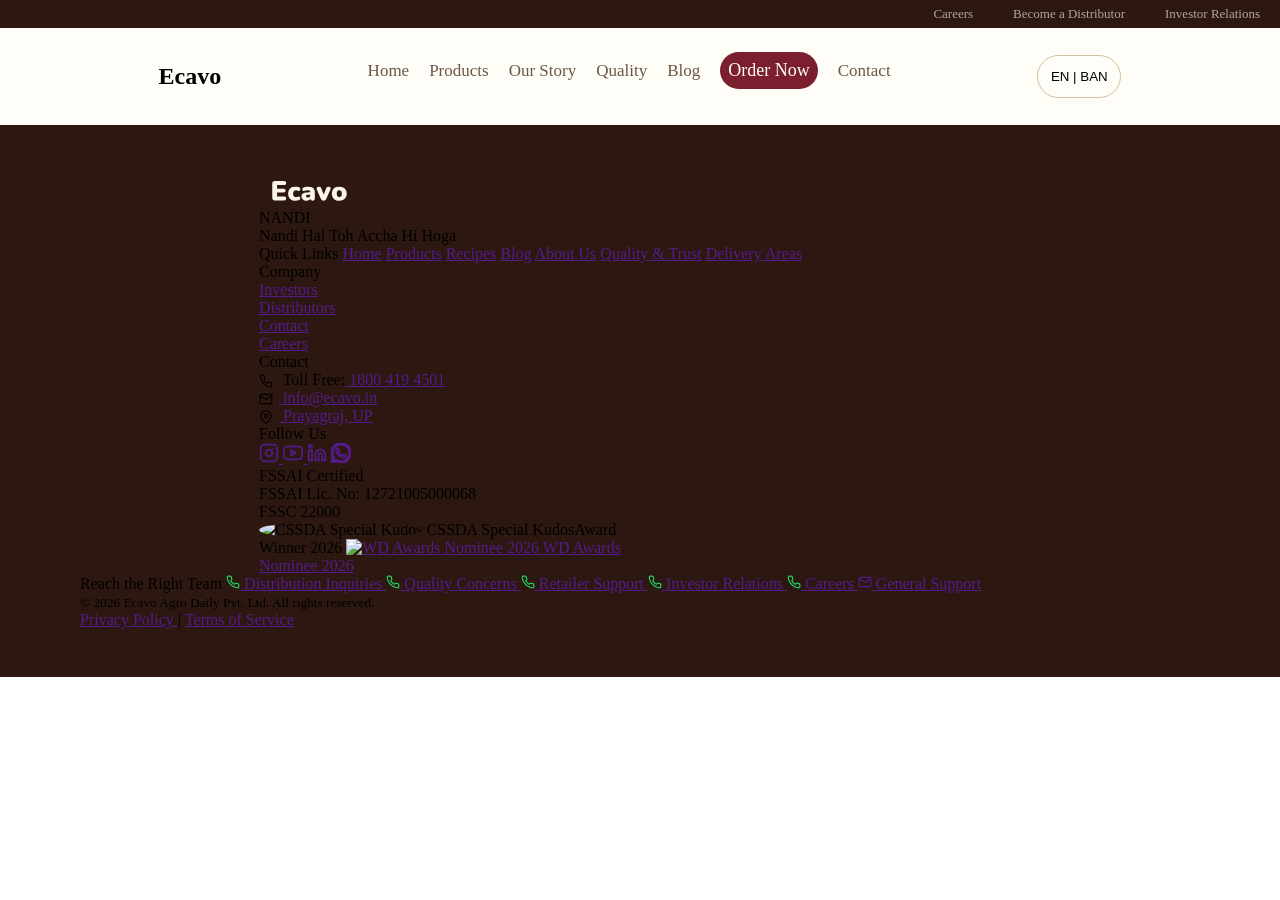
==== Choker-Sahit-Atta.html @ e4cf62e4 "product add" ====
<!DOCTYPE html>
<html lang="en">
<head>
    <meta charset="UTF-8">
    <meta name="viewport" content="width=device-width, initial-scale=1.0">
    <title>Ecavo</title>
<link rel="preconnect" href="https://fonts.googleapis.com">
<link rel="preconnect" href="https://fonts.gstatic.com" crossorigin>
<link href="https://fonts.googleapis.com/css2?family=Plus+Jakarta+Sans:ital,wght@0,200..800;1,200..800&display=swap" rel="stylesheet">
<link rel="stylesheet" href="./style.css">
<link rel="stylesheet" href="https://cdnjs.cloudflare.com/ajax/libs/font-awesome/6.5.1/css/all.min.css" integrity="sha512-DTOQO9RWCH3ppGqcWaEA1BIZOC6xxalwEsw9c2QQeAIftl+Vegovlnee1c9QX4TctnWMn13TZye+giMm8e2LwA==" crossorigin="anonymous" referrerpolicy="no-referrer" />
  </head>
<body>
        <!-- header section -->
<header>
    <!-- secondary nav -->
     <nav class="nav2nd">
            <a href='#' class="nav2nd-items">Careers</a>

            <a href='#' class="nav2nd-items">Become a Distributor</a>

            <a href='#' class="nav2nd-items">Investor Relations</a>
        </nav>
    <!-- pc nav section -->
    <nav class="navpc">
            <div class="logo-div">
              <a class="logo" href="#">Ecavo</a>
            </div>
            <div class="pcmenu">
                <a href='#' class="pcmenu-items">Home</a>
                <a href='#' class="pcmenu-items">Products</a>
                <a href='#' class="pcmenu-items">Our Story</a>
                <a href='#' class="pcmenu-items">Quality</a>
                <a href='#' class="pcmenu-items">Blog</a>
                 <a href='#' class="glow">Order Now</a>
                  <a href='#' class="pcmenu-items">Contact</a>
            </div>

            <div class="lang">
                  <button class="lang-btn">
                <span class="langs active-lang">EN</span>
                 <span class="divider">|</span>
                 <span class="langs">BAN</span>
                  </button>
            </div> 

    </nav>
    <!-- mobi nav section -->
     <nav class="navmobi">

     </nav>
</header>
<!-- <main> -->
<main>



    

</main>

<footer>
  <div class="footer-body">
    <div class="footer-A">
    <div class="footer-Aa" >
        <div class="footer-logo">
         <span><svg width="100" height="32" viewBox="0 0 67.4 28" fill="none" xmlns="http://www.w3.org/2000/svg" aria-label="Ecavo Logo"><path d="M3.84 24.0Q2.71 24.0 2.12 23.41Q1.54 22.82 1.54 21.72V9.36Q1.54 8.26 2.12 7.67Q2.71 7.08 3.84 7.08H11.98Q12.84 7.08 13.27 7.51Q13.7 7.94 13.7 8.76Q13.7 9.6 13.27 10.04Q12.84 10.49 11.98 10.49H5.76V13.7H11.45Q12.29 13.7 12.73 14.14Q13.18 14.57 13.18 15.41Q13.18 16.25 12.73 16.68Q12.29 17.11 11.45 17.11H5.76V20.59H11.98Q12.84 20.59 13.27 21.04Q13.7 21.48 13.7 22.3Q13.7 23.14 13.27 23.57Q12.84 24.0 11.98 24.0Z M22.01 24.26Q20.02 24.26 18.54 23.52Q17.06 22.78 16.25 21.37Q15.43 19.97 15.43 18.07Q15.43 16.63 15.89 15.49Q16.34 14.35 17.22 13.56Q18.1 12.77 19.31 12.35Q20.52 11.93 22.01 11.93Q22.7 11.93 23.47 12.06Q24.24 12.19 25.06 12.55Q25.63 12.77 25.86 13.21Q26.09 13.66 26.05 14.16Q26.02 14.66 25.76 15.07Q25.51 15.48 25.07 15.62Q24.62 15.77 24.07 15.5Q23.69 15.31 23.27 15.23Q22.85 15.14 22.46 15.14Q21.82 15.14 21.32 15.34Q20.83 15.53 20.5 15.9Q20.16 16.27 19.98 16.82Q19.8 17.38 19.8 18.07Q19.8 19.46 20.5 20.26Q21.19 21.05 22.46 21.05Q22.85 21.05 23.26 20.96Q23.66 20.88 24.07 20.69Q24.62 20.42 25.06 20.58Q25.49 20.74 25.75 21.14Q26.02 21.55 26.04 22.04Q26.06 22.54 25.82 22.98Q25.58 23.42 25.01 23.64Q24.22 24.0 23.46 24.13Q22.7 24.26 22.01 24.26Z M31.7 24.26Q30.34 24.26 29.29 23.76Q28.25 23.26 27.66 22.38Q27.07 21.5 27.07 20.38Q27.07 19.08 27.74 18.34Q28.42 17.59 29.9 17.27Q31.39 16.94 33.86 16.94H35.18V18.96H33.86Q32.93 18.96 32.32 19.09Q31.7 19.22 31.42 19.5Q31.13 19.78 31.13 20.21Q31.13 20.76 31.52 21.12Q31.92 21.48 32.66 21.48Q33.26 21.48 33.73 21.22Q34.2 20.95 34.49 20.48Q34.78 20.02 34.78 19.39V16.61Q34.78 15.74 34.33 15.38Q33.89 15.02 32.81 15.02Q32.23 15.02 31.51 15.16Q30.79 15.29 29.9 15.62Q29.26 15.86 28.8 15.7Q28.34 15.53 28.09 15.12Q27.84 14.71 27.85 14.23Q27.86 13.75 28.16 13.32Q28.46 12.89 29.09 12.65Q30.24 12.22 31.21 12.07Q32.18 11.93 33.0 11.93Q34.97 11.93 36.25 12.49Q37.54 13.06 38.17 14.22Q38.81 15.38 38.81 17.21V22.06Q38.81 23.11 38.3 23.66Q37.8 24.22 36.84 24.22Q35.86 24.22 35.34 23.66Q34.82 23.11 34.82 22.06V21.43L34.97 21.77Q34.85 22.54 34.42 23.09Q33.98 23.64 33.29 23.95Q32.59 24.26 31.7 24.26Z M46.46 24.22Q45.62 24.22 45.04 23.8Q44.45 23.38 44.06 22.54L40.63 14.69Q40.34 13.97 40.44 13.34Q40.54 12.72 41.05 12.35Q41.57 11.98 42.48 11.98Q43.25 11.98 43.72 12.32Q44.18 12.67 44.57 13.68L46.99 19.92H46.18L48.72 13.66Q49.1 12.67 49.58 12.32Q50.06 11.98 50.9 11.98Q51.62 11.98 52.07 12.35Q52.51 12.72 52.61 13.34Q52.7 13.97 52.37 14.69L48.86 22.56Q48.5 23.4 47.92 23.81Q47.33 24.22 46.46 24.22Z M60.22 24.26Q58.25 24.26 56.78 23.52Q55.32 22.78 54.5 21.38Q53.69 19.99 53.69 18.1Q53.69 16.66 54.14 15.52Q54.6 14.38 55.46 13.57Q56.33 12.77 57.53 12.35Q58.73 11.93 60.22 11.93Q62.18 11.93 63.65 12.67Q65.11 13.42 65.92 14.8Q66.72 16.18 66.72 18.1Q66.72 19.51 66.26 20.66Q65.81 21.82 64.96 22.62Q64.1 23.42 62.89 23.84Q61.68 24.26 60.22 24.26ZM60.22 21.12Q60.86 21.12 61.37 20.8Q61.87 20.47 62.15 19.81Q62.42 19.15 62.42 18.1Q62.42 16.49 61.8 15.78Q61.18 15.07 60.22 15.07Q59.57 15.07 59.06 15.38Q58.56 15.7 58.27 16.36Q57.98 17.02 57.98 18.1Q57.98 19.68 58.61 20.4Q59.23 21.12 60.22 21.12Z" fill="#FAF5E8"></path></svg></span>

        </div>
        <span class="footer-tx=g">NANDI</span>
        <span class="footer-tx=g">Nandi Hai Toh Accha Hi Hoga</span>
        <div>
              <span class="footer-tx=g">Quick Links</span>

            <span><a class="footer-tx=a1" href="">Home</a></span>
            <span><a class="footer-tx=a1" href="">Products</a></span>
            <span><a class="footer-tx=a1" href="">Recipes</a></span>
            <span><a class="footer-tx=a1" href="">Blog</a></span>
            <span><a class="footer-tx=a1" href="">About Us</a></span>
            <span><a class="footer-tx=a1" href="">Quality & Trust</a></span>
            <span><a class="footer-tx=a1" href="">Delivery Areas</a></span>
            
        </div>
        <div class="footer-Aa" >
               <span class="footer-tx=g">Company</span>
            <span><a class="footer-tx=a1" href="">Investors</a></span>
            <span><a class="footer-tx=a1" href="">Distributors</a></span>
            <span><a class="footer-tx=a1" href="">Contact</a></span>
            <span><a class="footer-tx=a1" href="">Careers</a></span>
        </div>
        <div class="footer-Aa" >
               <span class="footer-tx=g">Contact</span>
            <span><svg width="14" height="14" viewBox="0 0 24 24" fill="none" stroke="currentColor" stroke-width="2" stroke-linecap="round" stroke-linejoin="round" style="display:inline;vertical-align:middle;margin-right:6px;"><path d="M22 16.92v3a2 2 0 0 1-2.18 2 19.79 19.79 0 0 1-8.63-3.07 19.5 19.5 0 0 1-6-6 19.79 19.79 0 0 1-3.07-8.67A2 2 0 0 1 4.11 2h3a2 2 0 0 1 2 1.72c.127.96.361 1.903.7 2.81a2 2 0 0 1-.45 2.11L8.09 9.91a16 16 0 0 0 6 6l1.27-1.27a2 2 0 0 1 2.11-.45c.907.339 1.85.573 2.81.7A2 2 0 0 1 22 16.92z"></path></svg> Toll Free:<a class="footer-tx=a1" href=""> 1800 419 4501</a></span>

            <span><svg width="14" height="14" viewBox="0 0 24 24" fill="none" stroke="currentColor" stroke-width="2" stroke-linecap="round" stroke-linejoin="round" style="display:inline;vertical-align:middle;margin-right:6px;"><path d="M4 4h16c1.1 0 2 .9 2 2v12c0 1.1-.9 2-2 2H4c-1.1 0-2-.9-2-2V6c0-1.1.9-2 2-2z"></path><polyline points="22,6 12,13 2,6"></polyline></svg><a class="footer-tx=a1" href=""> info@ecavo.in</a></span>

            <span><svg width="14" height="14" viewBox="0 0 24 24" fill="none" stroke="currentColor" stroke-width="2" stroke-linecap="round" stroke-linejoin="round" style="display:inline;vertical-align:middle;margin-right:6px;"><path d="M21 10c0 7-9 13-9 13s-9-6-9-13a9 9 0 0 1 18 0z"></path><circle cx="12" cy="10" r="3"></circle></svg><a class="footer-tx=a1" href=""> Prayagraj, UP</a></span>        
        </div>
        <div class="footer-Aa" >
         <span class="footer-tx=g"> Follow Us</span>
<div class="social-links">
          <a href="">
            <svg width="20" height="20" viewBox="0 0 24 24" fill="none" stroke="currentColor" stroke-width="2" stroke-linecap="round" stroke-linejoin="round"><rect x="2" y="2" width="20" height="20" rx="5" ry="5"></rect><path d="M16 11.37A4 4 0 1 1 12.63 8 4 4 0 0 1 16 11.37z"></path><line x1="17.5" y1="6.5" x2="17.51" y2="6.5"></line></svg>
          </a>          
          <a href="" >
            <svg width="20" height="20" viewBox="0 0 24 24" fill="none" stroke="currentColor" stroke-width="2" stroke-linecap="round" stroke-linejoin="round"><path d="M22.54 6.42a2.78 2.78 0 0 0-1.94-2C18.88 4 12 4 12 4s-6.88 0-8.6.46a2.78 2.78 0 0 0-1.94 2A29 29 0 0 0 1 11.75a29 29 0 0 0 .46 5.33A2.78 2.78 0 0 0 3.4 19.13C5.12 19.56 12 19.56 12 19.56s6.88 0 8.6-.46a2.78 2.78 0 0 0 1.94-2 29 29 0 0 0 .46-5.25 29 29 0 0 0-.46-5.43z"></path><polygon points="9.75 15.02 15.5 11.75 9.75 8.48 9.75 15.02"></polygon></svg>
          </a>
          <a href=""><svg width="20" height="20" viewBox="0 0 24 24" fill="none" stroke="currentColor" stroke-width="2"><path d="M16 8a6 6 0 0 1 6 6v7h-4v-7a2 2 0 0 0-2-2 2 2 0 0 0-2 2v7h-4v-7a6 6 0 0 1 6-6z"></path><rect x="2" y="9" width="4" height="12"></rect><circle cx="4" cy="4" r="2"></circle></svg></a>
          <a href="">
            <svg width="20" height="20" viewBox="0 0 24 24" fill="none" stroke="currentColor" stroke-width="2"><path d="M17.472 14.382c-.297-.149-1.758-.867-2.03-.967-.273-.099-.471-.148-.67.15-.197.297-.767.966-.94 1.164-.173.199-.347.223-.644.075-.297-.15-1.255-.463-2.39-1.475-.883-.788-1.48-1.761-1.653-2.059-.173-.297-.018-.458.13-.606.134-.133.298-.347.446-.52.149-.174.198-.298.298-.497.099-.198.05-.371-.025-.52-.075-.149-.669-1.612-.916-2.207-.242-.579-.487-.5-.669-.51-.173-.008-.371-.01-.57-.01-.198 0-.52.074-.792.372-.272.297-1.04 1.016-1.04 2.479 0 1.462 1.065 2.875 1.213 3.074.149.198 2.096 3.2 5.077 4.487.709.306 1.262.489 1.694.625.712.227 1.36.195 1.871.118.571-.085 1.758-.719 2.006-1.413.248-.694.248-1.289.173-1.413-.074-.124-.272-.198-.57-.347m-5.421 7.403h-.004a9.87 9.87 0 01-5.031-1.378l-.361-.214-3.741.982.998-3.648-.235-.374a9.86 9.86 0 01-1.51-5.26c.001-5.45 4.436-9.884 9.888-9.884 2.64 0 5.122 1.03 6.988 2.898a9.825 9.825 0 012.893 6.994c-.003 5.45-4.437 9.884-9.885 9.884m8.413-18.297A11.815 11.815 0 0012.05 0C5.495 0 .16 5.335.157 11.892c0 2.096.547 4.142 1.588 5.945L.057 24l6.305-1.654a11.882 11.882 0 005.683 1.448h.005c6.554 0 11.89-5.335 11.893-11.893a11.821 11.821 0 00-3.48-8.413z"></path></svg>
          </a>
        </div>
            <span class="footer-A-box">FSSAI Certified</span>

            <span class="footer-tx-sm" >FSSAI Lic. No: 12721005000068</span>
              <span class="footer-A-box">FSSC 22000</span>

            <span class="footer-A-logo-div"><a href=""></a>
            <img src="./cssda-special-kudos-white.png" alt="CSSDA Special Kudos" width="36" height="36" loading="lazy" style="border-radius:50%;">
            <span class="footer-A-tx2" > 
                    CSSDA Special KudosAward <br> Winner 2026

            <span >
                 <a class="footer-Bb-a"  href="">
                    <img src="./wd-awards-nominee-badge.svg" alt="WD Awards Nominee 2026" width="36" height="36" loading="lazy">
                    <span class="footer-A-tx2" >
                      WD Awards <br> Nominee 2026
                    </span>
                  </a>
            </span>
            
        </div>
    </div>
  </div>
  
    <div>
      <div class="footer-B" >  
         <span class="footer-tx=g">Reach the Right Team</span>

            <span class="footer-Bb" >
                <a class="footer-Bb-a"  href="">
<svg width="14" height="14" viewBox="0 0 24 24" fill="none" stroke="#25D366" stroke-width="2"><path d="M22 16.92v3a2 2 0 0 1-2.18 2 19.79 19.79 0 0 1-8.63-3.07 19.5 19.5 0 0 1-6-6 19.79 19.79 0 0 1-3.07-8.67A2 2 0 0 1 4.11 2h3a2 2 0 0 1 2 1.72c.127.96.361 1.903.7 2.81a2 2 0 0 1-.45 2.11L8.09 9.91a16 16 0 0 0 6 6l1.27-1.27a2 2 0 0 1 2.11-.45c.907.339 1.85.573 2.81.7A2 2 0 0 1 22 16.92z"></path></svg>
<span class="footer-Bb-tx" >  Distribution Inquiries </span>
            </a>
            </span>

            <span class="footer-Bb" >
                <a class="footer-Bb-a"  href="">
<svg width="14" height="14" viewBox="0 0 24 24" fill="none" stroke="#25D366" stroke-width="2"><path d="M22 16.92v3a2 2 0 0 1-2.18 2 19.79 19.79 0 0 1-8.63-3.07 19.5 19.5 0 0 1-6-6 19.79 19.79 0 0 1-3.07-8.67A2 2 0 0 1 4.11 2h3a2 2 0 0 1 2 1.72c.127.96.361 1.903.7 2.81a2 2 0 0 1-.45 2.11L8.09 9.91a16 16 0 0 0 6 6l1.27-1.27a2 2 0 0 1 2.11-.45c.907.339 1.85.573 2.81.7A2 2 0 0 1 22 16.92z"></path></svg>
<span class="footer-Bb-tx" >  Quality Concerns </span>
            </a>
            </span>

            <span class="footer-Bb" >
                <a class="footer-Bb-a"  href="">
<svg width="14" height="14" viewBox="0 0 24 24" fill="none" stroke="#25D366" stroke-width="2"><path d="M22 16.92v3a2 2 0 0 1-2.18 2 19.79 19.79 0 0 1-8.63-3.07 19.5 19.5 0 0 1-6-6 19.79 19.79 0 0 1-3.07-8.67A2 2 0 0 1 4.11 2h3a2 2 0 0 1 2 1.72c.127.96.361 1.903.7 2.81a2 2 0 0 1-.45 2.11L8.09 9.91a16 16 0 0 0 6 6l1.27-1.27a2 2 0 0 1 2.11-.45c.907.339 1.85.573 2.81.7A2 2 0 0 1 22 16.92z"></path></svg>
<span class="footer-Bb-tx" > Retailer Support </span>
            </a>
            </span>

            <span class="footer-Bb" >
                <a class="footer-Bb-a"  href="">
<svg width="14" height="14" viewBox="0 0 24 24" fill="none" stroke="#25D366" stroke-width="2"><path d="M22 16.92v3a2 2 0 0 1-2.18 2 19.79 19.79 0 0 1-8.63-3.07 19.5 19.5 0 0 1-6-6 19.79 19.79 0 0 1-3.07-8.67A2 2 0 0 1 4.11 2h3a2 2 0 0 1 2 1.72c.127.96.361 1.903.7 2.81a2 2 0 0 1-.45 2.11L8.09 9.91a16 16 0 0 0 6 6l1.27-1.27a2 2 0 0 1 2.11-.45c.907.339 1.85.573 2.81.7A2 2 0 0 1 22 16.92z"></path></svg>
<span class="footer-Bb-tx" >  Investor Relations </span>
            </a>
            </span>

            <span class="footer-Bb" >
                <a class="footer-Bb-a"  href="">
<svg width="14" height="14" viewBox="0 0 24 24" fill="none" stroke="#25D366" stroke-width="2"><path d="M22 16.92v3a2 2 0 0 1-2.18 2 19.79 19.79 0 0 1-8.63-3.07 19.5 19.5 0 0 1-6-6 19.79 19.79 0 0 1-3.07-8.67A2 2 0 0 1 4.11 2h3a2 2 0 0 1 2 1.72c.127.96.361 1.903.7 2.81a2 2 0 0 1-.45 2.11L8.09 9.91a16 16 0 0 0 6 6l1.27-1.27a2 2 0 0 1 2.11-.45c.907.339 1.85.573 2.81.7A2 2 0 0 1 22 16.92z"></path></svg>
<span class="footer-Bb-tx" > Careers </span>
            </a>
            </span>

            <span class="footer-Bb" >
                <a class="footer-Bb-a"  href="">
<svg width="14" height="14" viewBox="0 0 24 24" fill="none" stroke="currentColor" stroke-width="2"><path d="M4 4h16c1.1 0 2 .9 2 2v12c0 1.1-.9 2-2 2H4c-1.1 0-2-.9-2-2V6c0-1.1.9-2 2-2z"></path><polyline points="22,6 12,13 2,6"></polyline></svg>
<span class="footer-Bb-tx" >  General Support </span>
            </a>
            </span>
           
        </div>
  
    </div>

    <div>
      <div class="footer-A-tx2"><small>© 2026 Ecavo Agro Daily Pvt. Ltd. All rights reserved.</small></div>

      <div class="footer-policy">
        <a class="footer-tx-sm" href="">Privacy Policy </a>
        <span class="footer-vr">|</span>
        <a class="footer-tx-sm" href="">Terms of Service </a>
    </div>
    </div>
</footer>

</body>
</html>
---- style.css ----
@font-face {
	font-family: jakrata;
	src: url("./assets/Jakarta-Regular.ttf");
}

*{
margin: 0%;
padding: 0%;
box-sizing: border-box;
}
 

/* nav section */
.nav2nd{
display: flex;
justify-content: flex-end;
background-color: #2c1810; 
}

.nav2nd-items {
	color: rgba(250, 245, 232, 0.65);
	font-family: jakrata;
	font-size: 13px;
	padding: 6px 20px;
	cursor: pointer;
	text-decoration: none;
}
.nav2nd-items:hover{color: #c8a35f;}

.navpc{
background-color:#fffdf7 ;
display: flex;
justify-content: space-evenly;
align-items: center;
padding:0.75rem 1.5rem; 
}

.logo{
font-size: 1.5rem;
font-style: bol;
font-weight: bold;
text-decoration: none;
color: black;

}

.logo-div{
	
}

.pcmenu{
display: flex;
align-items: center;
gap: 20px;
padding: 0.75rem 12px 1.5rem;
}
.pcmenu-items{
text-decoration: none;
color: #6B5744;
font-size: 1.0625rem;
}
.glow{
text-decoration: none;
font-size: 1.125rem;
background-color:#7b1f2e;
color: #FFFDF7;
padding:0.5rem;
border-radius: 25px;
}



.lang{
    display:flex;
    justify-content: center;
   align-items: center;
   gap: .7rem;
}
.lang-btn{
padding: .8rem;
border-radius: 25px;
background: transparent;
 cursor: pointer;
 position: relative;
 border: 1.5px solid #CFC19A; ;
}
.langs active-lang{

}

/* hero section */
.hero{


}
.hero-bg{
background-image: url(https://ecavo.in/hero-bg.webp);
    background-size: cover;
    background-position: center;
    background-repeat: no-repeat;
    height: 90vh;
    animation-name: zoom;
    animation-duration: 20s;
    animation-iteration-count: infinite;
    object-fit: cover;
    animation-timing-function: ease-in-out;
	position: relative;
}

@keyframes zoom {
	0% {
		background-position: top center;
	}
	50% {
		background-position: center;
	}
	100% {
		background-position: top center;
	}
}


.hero-layout{

background:  linear-gradient(135deg, rgba(44, 24, 16, 0.82) 0%, rgba(123, 31, 46, 0.65) 100%);
z-index: 1;
width: 100%;
height: 90vh;
display: flex;
justify-content: center;
align-items: center;
position: absolute;
}

.hero-body{
z-index: 2;
width: 100%;
height: 78vh;
display: flex;
justify-content: space-evenly;
align-items: center;
position: absolute;

}
.hero-content{
	display: flex;
	flex-direction: column;
	justify-content: center;
	gap: 1rem;

}
.hero-From{
color: #C8A35F;
text-transform: uppercase;
font-size: 0.8125rem;
/* margin-bottom: 25px; */

}
.hero-Born{
color: #FFFDF7;
font-size: 1.8rem;
font-family: 'Playfair Display', Georgia, serif;
/* margin-bottom: 5px; */
line-height: 1.1;

}

.hero-Trusted{
color: rgba(255, 253, 247, 0.85);
    max-width:24rem;
	font-size: .7rem;

}

.hero-btn{
display: flex;
gap:1rem ;

}

.hero-Order{
background-color: #7B1F2E;
color: #FFFDF7;
padding: .7rem .9rem;
border: none;

}
.hero-view{
background: transparent;
color: #FFFDF7;
padding: .7rem 1.5rem;
border-color: rgba(255, 253, 247, 0.5);
border-radius: 7%;
font-size: .8rem;


}





.bnrimg{

	position: relative;
	min-width: 35vw;
}

.hero-product-img{
	max-width: 320px;
	width: 85%;
	animation-name: float;
	animation-duration: 2s;
	animation-iteration-count: infinite;
}
@keyframes float {
	0% {
		transform: translateY(0);
	}
	50% {
		transform: translateY(-10px);
	}
}

.image-badge{
	padding: 0.75rem 1.5rem;
	border-radius: 20px;
	background: linear-gradient(135deg, #c8a35f, #d4b06a);
	font-size: 12px;
	font-family: jakrata;
	font-weight: bold;
	position: absolute;
	bottom: 15px;
	left: 40%;
	animation-name: float;
	animation-duration: 2s;
	animation-iteration-count: infinite;
}

.badges {
    margin-top: 50px;
	display: flex;
	justify-content: center;
	align-items: center;
	background-color: #fffdf7;
 margin-bottom:10px ;
  border-bottom: 1px solid var(--color-border);
}


.Trust-Badges {
background:#FAF5E8;
   
}
.badge-item {
	padding: 0.5rem 1rem;
	border-radius: 12px;
	font-family: jakrata;
	font-size: 12px;
	color: #2c1810;
	transition:
		border-color 0.3s ease,
		box-shadow 0.3s ease,
		transform 0.3s ease;
	border: 1px solid rgba(207, 193, 154, 0.4);
    display: inline-flex;
    align-items: center;
}

.badge-item:hover {
    border-color: #c8a35f;
    box-shadow: 0 0 5px 0 #c8a35f;
    transform: translateY(-1px);
}

.badge-icon{
    width: 18px;
    color: #7B1F2E;
}



/* Where to Buy */

.Where-to-Buy{
display: flex;
justify-content: center;
align-items: center;
gap: 15px;
background-color:#FAF5E8;
padding: 32px;
}
.where-text{
	color: #6B5744;
font: size 14px;;
font-weight: 600;
    text-transform: uppercase;
    letter-spacing: 0.1em;

}

.whare-btn{
color: white;
text-align: center;
padding:8px 16px;
border-radius: 8px;
font-size: 0.8125rem;
text-decoration: none;
font-weight: 600;
text-decoration: none;

}
.where-para{
color: #7a6a56;
font-size: 0.75rem;
}

/* <!-- ====== FOOD DESIRE BLOCK ====== --> */
.food-desire-block{
background-color: #1A1207;
overflow: hidden;
position: relative;
width: 100%;

}
.food-desire-flex{
display: flex;
justify-content: space-between;
align-items: center;
max-height: 60vh;
min-height: 340px;

    /* display: grid;
    grid-template-columns: 1fr 1fr 1fr;
    min-height: 340px; */

}
.food-desire-img-div{
/* height: 600px;
width: 400px; */
position: relative;
 overflow: hidden;
max-width: 33.33%;


}

.food-desire-img{
/* height: 600px;
width: 400px; */

width: 100%;
    height: 100%;
    object-fit: cover;
    display: block;
    transition: transform 6s;
    transform: scale(1.05);
}




.food-desire-content{
display: flex;
    flex-direction: column;
/* flex-wrap: wrap; */
justify-content:center ;
align-items: center;
text-align: center;
padding: 2rem,1.5rem;
max-width: 33.33%;


}

.food-desire-from{
background-color: #1A1207;
color:#C8A35F;
font-size: 0.75rem;
	text-transform: uppercase;
	 margin-bottom: .75rem;
letter-spacing: 0.2em;

}

.food-desire-para1{
font-family: var(--font-display);
    font-size: 2.25rem;
    font-weight: 700;
    color: #FFFDF7;
    line-height: 1.2;
    margin-bottom: 1rem;
	    max-width: 72ch;
		

}

.food-desire-para2{
color: rgba(255,253,247,0.6);
font-size:  1rem;
margin-bottom: .90rem;
max-width: 280px;
line-height: 1.6;


}




.food-desire-bnt{

background-color: #C8A35F;
padding: 10px 24px;
border-radius: 25px;
text-decoration: none;
color: #1a1207;
margin-bottom: .75rem;


}


/* The Numbers Speak */

.the-num{
	background-color: #2C1810;
    overflow: hidden;
    position: relative;
}
.the-num-body{
	display: block;
	justify-content: center;
	align-items: center;

}
.the-num-ion{
/* background-color: #C8A35F; */
color: #c8a35f;
border:1px  ;
border-radius: 8px;
padding: 10px 10px;
background-color: #493425;

}
.the-num-h2{
    color: #C8A35F;
    position: relative;
    display: block;
    font-size: 0.8125rem;
    font-weight: 600;
    text-transform: uppercase;
    letter-spacing: 0.12em;
	display: block;
	padding-top: 25px;
	/* height: 25px; */
    justify-self:center;
	/* align-items:end; */
}
.the-num-cards{
	display: flex;
	justify-content: center;
	align-items: center;
    gap: 20px;
	margin: 3rem 0rem;
}
.the-num-card{
background-color: #38251D;
border: 1px solid #38251D;
border-radius: 25px;
padding: 1.25rem 1rem;
display: flex;
flex-direction: column;
justify-content: center;
align-items: center;
flex-wrap: wrap;
text-align: center;
height: 240px;
width: 280px;

}

.num-text-gold{
color: #C8A35F;
font-size: 3.5rem;
font-family:Playfair Display, Georgia, serif;
line-height: 1;
margin-bottom: 0.5rem;
display: block;
}

.num-text-gray{

    font-weight: 500;
    text-transform: uppercase;
    letter-spacing: 0.08em;
    color: rgba(250, 245, 232, 0.65);
}
.num-text-gray2{
font-size: 0.7125rem;
 color:#7A6A56;
}

/* <!-- Trusted by India's Biggest Brands --> */

.trusted{
    background-color: #FFFDF7;
	padding: 2.5rem 0px;

}
.trusted-body{
	display: block;
	justify-content: center;
	align-items: center;
	
}
.trusted-hdn{


}
.trusted-hdn-h2{
    color:#6B5744;
    position: relative;
    display: block;
    font-size: 0.99rem;
    font-weight: 600;
    text-transform: uppercase;
    letter-spacing: 0.12em;
	display: block;
	padding-top: 25px;
	/* height: 25px; */
    justify-self:center;
	/* align-items:end; */

}
.trusted-img-div-holder{
	display: flex;
	justify-content: space-evenly;
	align-items: center;
	
    /* gap: 20px;
	margin: 3rem 0rem; */
}
.trusted-img-div{
	display: flex;
flex-direction: column;
justify-content: center;
align-items: center;

}
.trusted-img{
height:48px ;
width: 120px;
margin-bottom: .5rem;

}
.trusted-img-tx{
     font-size: 0.8125rem;
     max-width: 22ch;

}
                       /* <!-- What Our Consumers Say --> */

.WhatOur{
   background-color: #FFFDF7;
	padding: 2.5rem 0px;
	display: flex;
	justify-content: center;
	/* justify-items: center; */
	/* align-items: center;  */
       
}


.WhatOur-body{
    
	
	
}


.WhatOur-text-cont{
	display: flex;
    flex-direction: column;
align-items: center;


}


.WhatOur-text-conumers{
color: #9A7A2E;;
position: relative;
    display: block;
    font-size: 0.8125rem;
    font-weight: 600;
    text-transform: uppercase;
    letter-spacing: 0.12em;
	margin-bottom: 0.75rem;;
	font-family: 'Plus Jakarta Sans', 'Plus Jakarta Sans Fallback', 'Helvetica Neue', sans-serif;
}


.WhatOur-text-h2{
color: #2C1810;
position: relative;
    display: block;
    font-size: 2rem;
    font-weight: 600;
	margin-bottom: 0.75rem;;
	font-family:'Playfair Display', Georgia, serif;

}


.WhatOur-text-p{
color: #6B5744;
font-family: 'Plus Jakarta Sans', 'Plus Jakarta Sans Fallback', 'Helvetica Neue', sans-serif;;
font-size: 1.0625rem;
}


.WhatOur-card-holder{
	display:flex;
	align-items: center;
	 gap: 20px;
	margin: 3rem 0rem;
	flex-wrap: wrap;
    max-width: 1200px;

}


.WhatOur-card{
background-color:#FAF5E8;
border: 1px solid rgba(207, 193, 154, 0.4);
border-radius: 25px;
padding: 1.25rem 1rem;
display: flex;
flex-direction: column;
align-items: start;
gap: 10px;
height: 340px;
width: 380px;

}


.WhatOur-card-icn{
border: 1px ;
background-color: #7B1F2E;
padding: 15px;
border-radius: 50%;
color: white;
font-weight: 700;
}


.WhatOur-card-p{
color: #6B5744;;
font-size: 0.9375rem;
    line-height: 1.7;
    margin-bottom: 1rem;
    font-style: italic;
}


.WhatOur-card-name{
color: black;
font-size: 0.9375rem;
    line-height: 1.7;

}


.WhatOur-card-location{
font-size: 0.8125rem;
    color: #7A6A56;
	font-family: 'Plus Jakarta Sans', 'Plus Jakarta Sans Fallback', 'Helvetica Neue', sans-serif;
	line-height: 1.6;
	font-weight: 500;

}

.WhatOur-card-product{
    font-size: 0.75rem;
    font-weight: 600;
    color: #7B1F2E;
    background-color: #F0D8DC;
	border-color: #F0D8DC;
	border-radius: 25px;
    padding:2px 8px;
	

}
                     /* Why Families Choose Nandi */

		.WhyFamilies{
	 background-color:#fff;;
	padding: 2.5rem 0px;
	display: flex;
	justify-content: center;
	/* justify-items: center;
	align-items: center; */
			
		}			 

		.WhyFamilies-body{
display: block;
	justify-content: center;
	justify-items: center;
	align-items: center;		}	 

		.WhyFamilies-cont{

			display: flex;
          flex-direction: column;
	      align-items: center;

		}			 

		.WhyFamilies-nandi{

		}			 

		.WhyFamilies-choose{

		}			 

		.WhyFamilies-what{

		}			 

		.WhyFamilies-card-holder{
	display:flex;
	justify-content: center;
	align-items: center;
	 gap: 20px;
	margin: 3rem 0rem;

		}
		.WhyFamilies-card{
background-color: #faf8f4;
border: 1px solid rgba(207, 193, 154, 0.4);
border-radius: 25px;

display: flex;
flex-direction: column;
/* justify-content: center; */
align-items: start;
gap: 10px;
height: 180px;
width: 390px;
		}			 

		.WhyFamilies-card-logo{
background-color: #F5EDE0;
padding: .6rem;
border-radius: 10px;
		}			 

		.WhyFamilies-card-h3{

		}			 

		.WhyFamilies-card-para{

		}			 

                   /* <!-- Made with Nandi --> */

.MadeWith{
	background-color:#1a1207;
		padding: 2.5rem 0px;
	display: flex;
	justify-content: center;
}


.MadeWith-body{
	/* display: flex;
	justify-content: center; */
	margin: 1rem;
max-width: 1200px;

}


.MadeWith-cont{
display: flex;
flex-direction: column;
align-items: center;
margin-bottom: 25px;

}


.MadeWith-cont-love{
	font-family:  'Playfair Display', 'Playfair Display Fallback', Georgia, serif;;
font-size: 0.9375rem;
    font-weight: 600;
    letter-spacing: 0.08em;
    text-transform: uppercase;
    color: #C8A35F;
}


.MadeWith-cont-h2{
	font-family:  'Playfair Display', 'Playfair Display Fallback', Georgia, serif;;
font-weight: 700;
    color: #FFFDF7;
	margin: 1rem 0;
	font-size: 2.5rem;

}


.MadeWith-cont-para{
font-size: 1.0625rem;
    color: rgba(255, 253, 247, 0.7);
    max-width:458px;
    margin: 0 auto;
    line-height: 1.6;
	text-align: center;
}


.MadeWith-card-holder{
	display:flex;
	 gap: 10px;
	 justify-content: space-between;
	/* margin: 3rem 0rem; */
	overflow-x: scroll;
	/* padding: 10px 20px; */
	/* justify-content: start; */
    /* flex-wrap: nowrap; */
	scrollbar-color: #C8A35F transparent;


}


.MadeWith-card{
display: flex;
flex-direction: column;
width: 100%;
border-radius: 25px ;
background-color: #2a1f0a;
padding: 10px;

}


.MadeWith-card-img-holder{
max-width: 100%;
border-radius: 15px;
}


.MadeWith-card-img{
	
	width: 16rem;
    height: 14rem;
    object-fit: cover;
	border-radius: 15px;
}

.MadeWith-card-product{
background-color:#7B1F2E; ;

}
.MadeWith-card-product-name{
	 font-weight: 700;
    color: #FFFDF7;
font-weight: 600;
    color: #FFFDF7;
	padding:.5rem 0;
	font-size: 1.2rem;
}


.MadeWith-card-product-item{
font-size: 0.9375rem;
    color: #C8A35F;
    font-weight: 500;
	padding:.5rem 0;
}

.MadeWith-btn{
display:flex;
justify-content: center;
align-items: center;
}


.MadeWith-a{

color: #C8A35F;
/* justify-content: center; */
align-items: center;
margin-top: 2rem;
border: 1px solid #C8A35F;
padding: .7rem 2rem;
background-color: transparent;
border-radius: 8px;
text-decoration: none;

}
                         /* <!-- Featured Products --> */

.Featured-section{
	 background-color: #FFFDF7;
	padding: 2.5rem 0px;
	display: flex;
	justify-content: center;
	margin: 2rem;

}

.Featured-body{

	

}

.Featured-cont{

	display: flex;
    flex-direction: column;
   align-items: center;
   margin-bottom: 2rem;

}

.Featured-cont-tx{
color: #9A7A2E;;
position: relative;
    display: block;
    font-size: 0.8125rem;
    font-weight: 600;
    text-transform: uppercase;
    letter-spacing: 0.12em;
	margin: 0.75rem;
	font-family: 'Plus Jakarta Sans', 'Plus Jakarta Sans Fallback', 'Helvetica Neue', sans-serif;
}

.Featured-cont-h2{

color: #2C1810;
position: relative;
    display: block;
    font-size: 2rem;
    font-weight: 600;
	margin-bottom: 0.75rem;;
	font-family:'Playfair Display', Georgia, serif;

}

.Featured-cont-para{

color: #6B5744;
font-family: 'Plus Jakarta Sans', 'Plus Jakarta Sans Fallback', 'Helvetica Neue', sans-serif;;
font-size: 1.0625rem;

}

.Featured-card-holder{

display:flex;
	align-items: center;
	 gap: 20px;
	margin: 3rem 0rem;
    	justify-items: center;
	justify-content: center;
}

.Featured-card{
background-color:#FAF5E8;
border: 1px solid rgba(207, 193, 154, 0.4);
border-radius: 25px;
padding: 1.25rem 3rem;
display: flex;
flex-direction: column;
justify-items: center;
align-items: center;
gap: 10px;
cursor: pointer;
position: relative;


}
.Featured-card-href{
justify-items: center;
align-items: center;
display: flex;
flex-direction: column;
gap: 10px;
text-decoration: none;
color: black;
}


.Featured-card-img{

width: 260px;
height: 300px;
padding:8px 14px;

}

.Featured-card-img-hold{
position: relative;


}

.Featured-card-img-badge {
position: absolute;
z-index: 1;
    right: 2%;
    top: 12%;
	background: linear-gradient(135deg, #C8A35F, #D4B06A);
    color: #2C1810;
	border-radius: 15px;
	padding: 2px 10px;
}


.Featured-card-text {



}


.Featured-card-h3 {



}


.Featured-card-para {



}


.Featured-card-rating {



}


.Featured-rating-stars {



}


.Featured-rating-score {



}


.Featured-rating-count {



}


.Featured-card-bestfor {

background-color: #D4E5DA;
padding: .1rem 1rem;
border-radius: 15px;

}


.Featured-card-usp {



}


.Featured-card-size {

display: flex;
justify-content: center;
gap: 20px;

}

.Featured-size-pill {
background-color: #F5EDD8;
padding: .1rem .6rem;
border-radius: 15px;
border: 1px solid #948470;
color: #948470;


}


.Featured-buy-options {



}


.Featured-buy{
padding: .5rem .6rem;
border-radius: 25px;
text-decoration: none;
color: white;

}

.Featured-card-a{

text-decoration: none;
color: #D5B790;
}

.Featured-a-div{
display: flex;
justify-content: center;
align-items: center;
}

.Featured-a{
		display: inline-block;
	align-items: center;
	background: #5A1520;
	color: white;
	padding: .8rem 2rem;
	text-decoration: none;
	border-radius: 15px;
}

    /* <!-- Order Nandi Online -->  */
	
.Order-Nandi-section{
	 background-color: #FFFDF7;
		display: flex;
	justify-content: center;
	align-items: center;
	
		

}


.Order-body{
background-color: #2C1810;
 
padding: 2rem;
border-radius: 25px;
margin: 1rem 3rem;
position: relative;
    overflow: hidden;
/* display: flex; */
/* justify-content: space-evenly; */
}
.Order-cont{
max-width: 55%;
    flex-direction: column;
   align-items: center;
   margin-bottom: 2rem;
}

.Order-tx{
color: #C8A35F;
position: relative;
    display: block;
    font-size: 0.6rem;
    font-weight: 600;
    text-transform: uppercase;
    letter-spacing: 0.12em;
	margin-bottom: 0.75rem;;
	font-family: 'Plus Jakarta Sans', 'Plus Jakarta Sans Fallback', 'Helvetica Neue', sans-serif;
}


.Order-online{
color:#FFFDF7 ;
position: relative;
    display: block;
    font-size: 1.6rem;
    font-weight: 600;
	margin-bottom: 0.75rem;;
	font-family:'Playfair Display', Georgia, serif;
}


.Order-para{
color: #FDF7FF;
font-family: 'Plus Jakarta Sans', 'Plus Jakarta Sans Fallback', 'Helvetica Neue', sans-serif;;
font-size: .8rem;

}


.Order-card-holder{
max-width: 60%;
display: flex;
align-items: center;
justify-content: space-evenly;

}


.Order-card{
background-color: #514037;
border-radius: 15px;
display: flex;
align-items: center;
padding:.01rem 1rem ;
justify-content: space-evenly;



}
.Order-card-cont{
	color: white;
	display: flex;
flex-direction: column;
padding: 1rem .2rem;

/* flex-wrap: wrap; */
}





.Order-card-ion{
padding: .1rem;
height: 40px;
width:40px ;
display: flex;
    align-items: center;
    justify-content: center;
border-radius: 7px;
}


.Order-card-mart{
font-size: 1rem;
font-weight: 600;

}


.Order-card-time{
font-size: .8rem;

}


.Order-card-a-div{
padding-top: 1rem;
display: flex;
align-items: center;
}


.Order-card-a{
text-decoration: none;
color: white;
border: 1px solid white;
border-radius: 10px;
padding: .5rem 1rem;
}

      /* <!-- As Seen In --> */

.As-Seen-section{
background-color:#FFFDF7;
margin: 1rem ;
	
}


.As-Seen-body{
display: flex;
flex-direction: column;
align-items: center;

}


.As-Seen-titel-div{
padding: 1.5rem ;

}


.As-Seen-titel{
color: #D5CBB2;
font-weight: 600;

}


.As-Seen-card-holdder{
display: flex;
justify-content: space-evenly;
/* align-content: center; */
/* justify-items: center; */

}


.As-Seen-card{
background-color: #FAF5E8;
color:#6B5744;
font-size: 0.8125rem;
    line-height: 1.5;
    text-align: center;
    font-style: italic;
	text-decoration: none;
	border: 1px solid rgba(207, 193, 154, 0.3);
	border-radius: 10px;
	flex-wrap: wrap;
	padding: 1rem 3rem;
	margin: 1.5rem 1rem;
}


.As-Seen-card-img-holder{


}


.As-Seen-card-img{
height:50px;
width: 120px;
padding: .8rem 0;

}


.As-Seen-card-para-div{


}


.As-Seen-card-para{


}

               /* <!-- Viral on Instagram --> */


.Viral-on-video-a{


}


.Viral-on-video{

width: 300px;
height: 350px;
padding:8px 14px;
}

Viral-on-a{


}

.Viral-on-a-div{
padding-top: 1rem;
display: flex;
justify-content: center;
align-items: center;
}


.Viral-on-a{
text-decoration: none;
color: #7B1F2E;

}

              /* <!-- Questions --> */


.Questions{
 
	background-color: #FAF5E8;
	display: flex;
	justify-content: center;
align-items: center;
}


.Questions-body{

	
flex-direction: column;
max-width: 720px;
}


.Questions-list{
/* display: flex;
flex-direction: column;
justify-content: center;
align-items: ; */
}


.Questions-item{
	display: flex;
	/* flex-direction: reverse; */
padding: 1.2rem 2rem;
padding-right: 10rem;
	margin: 2rem;
border: 1px solid;
border-radius: .8rem;
	display: flex;
	flex-direction: column;
row-gap: .8rem;

}


.Questions-q{

	
}


.Questions-a{

	
}
                /* footer */
footer{
	background-color: #2C1810;
	display: flex;
	justify-content:space-between;
	padding: 3rem 5rem;
}

.footer-body{
display: flex;
flex-direction: column;


	

}
.footer-A{
	display: flex;
	justify-content:space-evenly;
	justify-items: center;
	align-items: center;
}
.footer-Aa{
display: flex;
flex-direction: column;
	
}




















@media (min-width: 420px) { 
	
.Where-to-Buy{
display: flex;
flex-wrap: wrap;
}


.whare-btns{




}





}
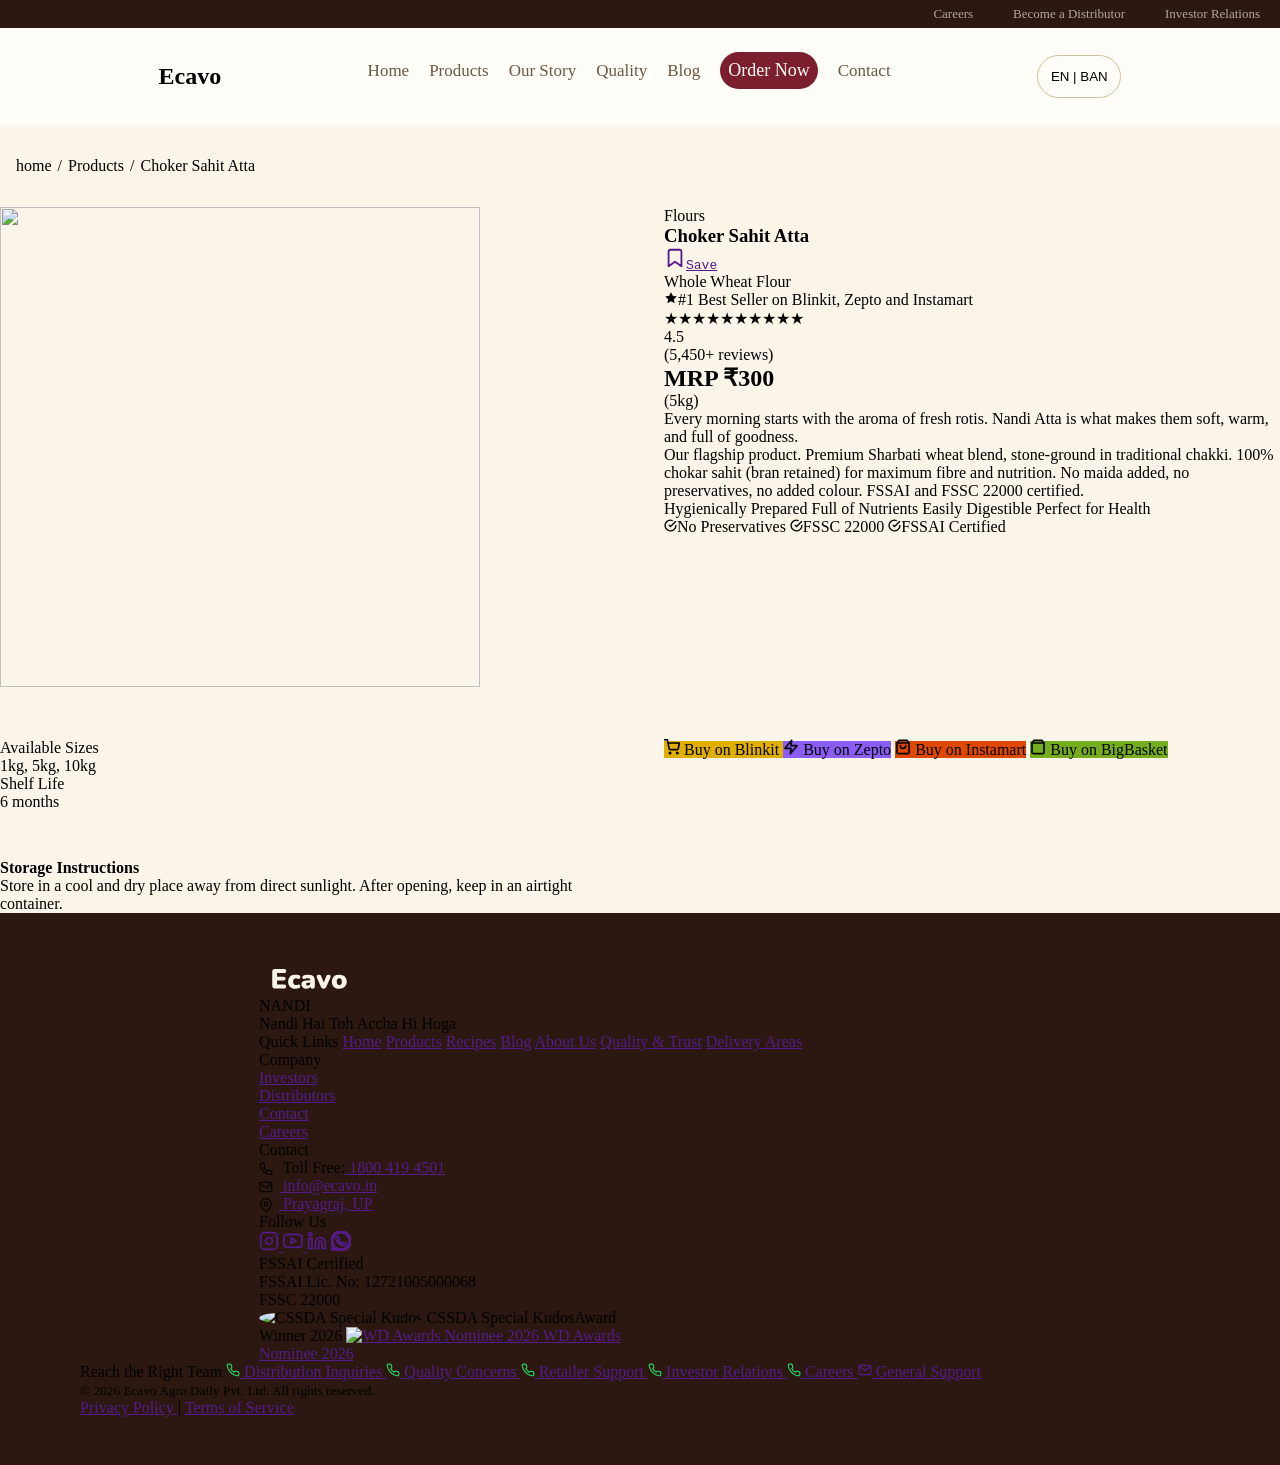
==== commit 0d9e07c3: "pro1" ====
--- a/Choker-Sahit-Atta.html
+++ b/Choker-Sahit-Atta.html
@@ -10,7 +10,7 @@
 <link rel="stylesheet" href="./style.css">
 <link rel="stylesheet" href="https://cdnjs.cloudflare.com/ajax/libs/font-awesome/6.5.1/css/all.min.css" integrity="sha512-DTOQO9RWCH3ppGqcWaEA1BIZOC6xxalwEsw9c2QQeAIftl+Vegovlnee1c9QX4TctnWMn13TZye+giMm8e2LwA==" crossorigin="anonymous" referrerpolicy="no-referrer" />
   </head>
-<body>
+<body class="pro-body">
         <!-- header section -->
 <header>
     <!-- secondary nav -->
@@ -52,10 +52,101 @@
 </header>
 <!-- <main> -->
 <main>
-
-
-
+<!-- pro nav -->
+
+
+  <!-- product hero -->
+<section class="pro-hero">
+   <nav class="pro-nav">
+    <ul class="pro-nav-ul"> 
+        <li class="pro-nav-li">home</li>
+        <li class="pro-nav-li">/</li>
+        <li class="pro-nav-li">Products</li>
+        <li class="pro-nav-li">/</li>
+        <li class="pro-nav-li">Choker Sahit Atta</li>
+    </ul>
+ </nav>
+  <div class="pro-hero-body">
+    <div class="pro-hero-img-section"> 
+
+    <div class="pro-hero-img-holder">
+         <img class="pro-hero-img" src="https://ecavo.in/product-images/atta-red-mockup.webp" alt="">
+       
+    </div>
     
+    <div class="pro-hero-img-scrol">
+
+
+    </div>
+    </div>
+
+    <div class="pro-hero-cont-section">
+      <div>
+<span>Flours</span>
+<h3>Choker Sahit Atta</h3>
+<a href=""> <samp><svg width="22" height="22" viewBox="0 0 24 24" fill="none" stroke="currentColor" stroke-width="2" stroke-linecap="round" stroke-linejoin="round"><path d="M19 21l-7-5-7 5V5a2 2 0 0 1 2-2h10a2 2 0 0 1 2 2z"></path></svg>Save</samp></a>
+<p> Whole Wheat Flour</p>
+<span> <svg width="14" height="14" viewBox="0 0 24 24" fill="currentColor"><polygon points="12 2 15.09 8.26 22 9.27 17 14.14 18.18 21.02 12 17.77 5.82 21.02 7 14.14 2 9.27 8.91 8.26"></polygon></svg>#1 Best Seller on Blinkit, Zepto and Instamart</span>
+
+<div>
+  <div class="stars stars-proportional" role="img" aria-label="Rating: 4.5 out of 5 stars"><span class="stars-prop-bg">★★★★★</span><span class="stars-prop-fill" style="width:90%">★★★★★</span></div>
+</div>
+<span>4.5</span>
+<p>(5,450+ reviews)</p>
+      </div>
+      <div> <h2>MRP ₹300 </h2> <span>(5kg)</span></div>
+      <p> Every morning starts with the aroma of fresh rotis. Nandi Atta is what makes them soft, warm, and full of goodness.</p>
+      <p> Our flagship product. Premium Sharbati wheat blend, stone-ground in traditional chakki. 100% chokar sahit (bran retained) for maximum fibre and nutrition. No maida added, no preservatives, no added colour. FSSAI and FSSC 22000 certified.</p>
+
+      <div class="pro-hero-cap-holder">
+<div class="pro-hero-cap-h-big">
+<span class="pro-hero-cap-big">Hygienically Prepared</span>
+<span class="pro-hero-cap-big">Full of Nutrients</span>
+<span class="pro-hero-cap-big">Easily Digestible</span>
+<span class="pro-hero-cap-big">Perfect for Health</span>
+ </div>
+
+</div class="pro-hero-cap-h-sml">
+<span class="pro-hero-cap-sml"><svg width="13" height="13" viewBox="0 0 24 24" fill="none" stroke="currentColor" stroke-width="2.5"><path d="M22 11.08V12a10 10 0 1 1-5.93-9.14"></path><polyline points="22 4 12 14.01 9 11.01"></polyline></svg>No Preservatives</span>
+<span class="pro-hero-cap-sml"><svg width="13" height="13" viewBox="0 0 24 24" fill="none" stroke="currentColor" stroke-width="2.5"><path d="M22 11.08V12a10 10 0 1 1-5.93-9.14"></path><polyline points="22 4 12 14.01 9 11.01"></polyline></svg>FSSC 22000</span>
+<span class="pro-hero-cap-sml"><svg width="13" height="13" viewBox="0 0 24 24" fill="none" stroke="currentColor" stroke-width="2.5"><path d="M22 11.08V12a10 10 0 1 1-5.93-9.14"></path><polyline points="22 4 12 14.01 9 11.01"></polyline></svg>FSSAI Certified</span>
+
+</div>
+
+
+      <div>
+    <div> Available Sizes <br><span>1kg, 5kg, 10kg</span></div>
+    <div> Shelf Life <br><span>6 months</span></div>
+      </div>
+
+
+
+
+      <div class="pro-hero-btn-holder">
+        <span style="background-color: #E0AF00;" class="pro-hero-btn"> <svg width="16" height="16" viewBox="0 0 24 24" fill="none" stroke="currentColor" stroke-width="2.5" stroke-linecap="round" stroke-linejoin="round"><circle cx="9" cy="21" r="1"></circle><circle cx="20" cy="21" r="1"></circle><path d="M1 1h4l2.68 13.39a2 2 0 0 0 2 1.61h9.72a2 2 0 0 0 2-1.61L23 6H6"></path></svg> Buy on Blinkit </span>
+        <span style="background-color:#8B5CF6 ;" class="pro-hero-btn"> <svg width="16" height="16" viewBox="0 0 24 24" fill="none" stroke="currentColor" stroke-width="2.5" stroke-linecap="round" stroke-linejoin="round"><polygon points="13 2 3 14 12 14 11 22 21 10 12 10 13 2"></polygon></svg> Buy on Zepto</span>
+        <span style="background-color:#E04800 ;" class="pro-hero-btn"> <svg width="16" height="16" viewBox="0 0 24 24" fill="none" stroke="currentColor" stroke-width="2.5" stroke-linecap="round" stroke-linejoin="round"><path d="M6 2L3 6v14a2 2 0 0 0 2 2h14a2 2 0 0 0 2-2V6l-3-4z"></path><line x1="3" y1="6" x2="21" y2="6"></line><path d="M16 10a4 4 0 0 1-8 0"></path></svg> Buy on Instamart</span>
+        <span style="background-color:#76AD1F ;" class="pro-hero-btn"> <svg width="16" height="16" viewBox="0 0 24 24" fill="none" stroke="currentColor" stroke-width="2.5" stroke-linecap="round" stroke-linejoin="round"><path d="M6 2L3 6v14a2 2 0 0 0 2 2h14a2 2 0 0 0 2-2V6l-3-4z"></path><line x1="3" y1="6" x2="21" y2="6"></line></svg> Buy on BigBasket</span>
+        
+      </div>
+
+
+
+      <div>
+        <strong>Storage Instructions</strong>
+        <p> Store in a cool and dry place away from direct sunlight. After opening, keep in an airtight container.</p>
+      </div>
+    
+    </div>
+
+
+  </div>
+</section>
+
+
+
+
+
 
 </main>
 
--- a/style.css
+++ b/style.css
@@ -1482,6 +1482,53 @@
 
 
 
+             /* produtcs css */
+.pro-body{
+	background-color: #FAF5E8;
+}
+
+.pro-nav{
+	display: flex;
+	/* justify-content: start; */
+	align-self: flex-start;
+	padding: 2rem 1rem;
+	background-color: #FAF5E8;
+}
+.pro-nav-ul{
+	display: flex;
+	gap: 6px;
+	list-style-type: none;
+
+}
+.pro-nav-li{
+
+}
+
+.pro-hero{
+display: flex;
+flex-direction: column;
+/* justify-content: center;
+align-items: center; */
+
+
+}
+
+.pro-hero-body{
+	display: grid;
+	/* padding: 2erm 5rem; */
+	grid-template-columns: 1fr 1fr;
+	    gap: 3rem;
+    align-items: start;
+
+}
+.pro-hero-img-holder{
+ 
+}
+.pro-hero-img{
+	height: 480px;
+	width: 480px;
+}
+
 
 
 
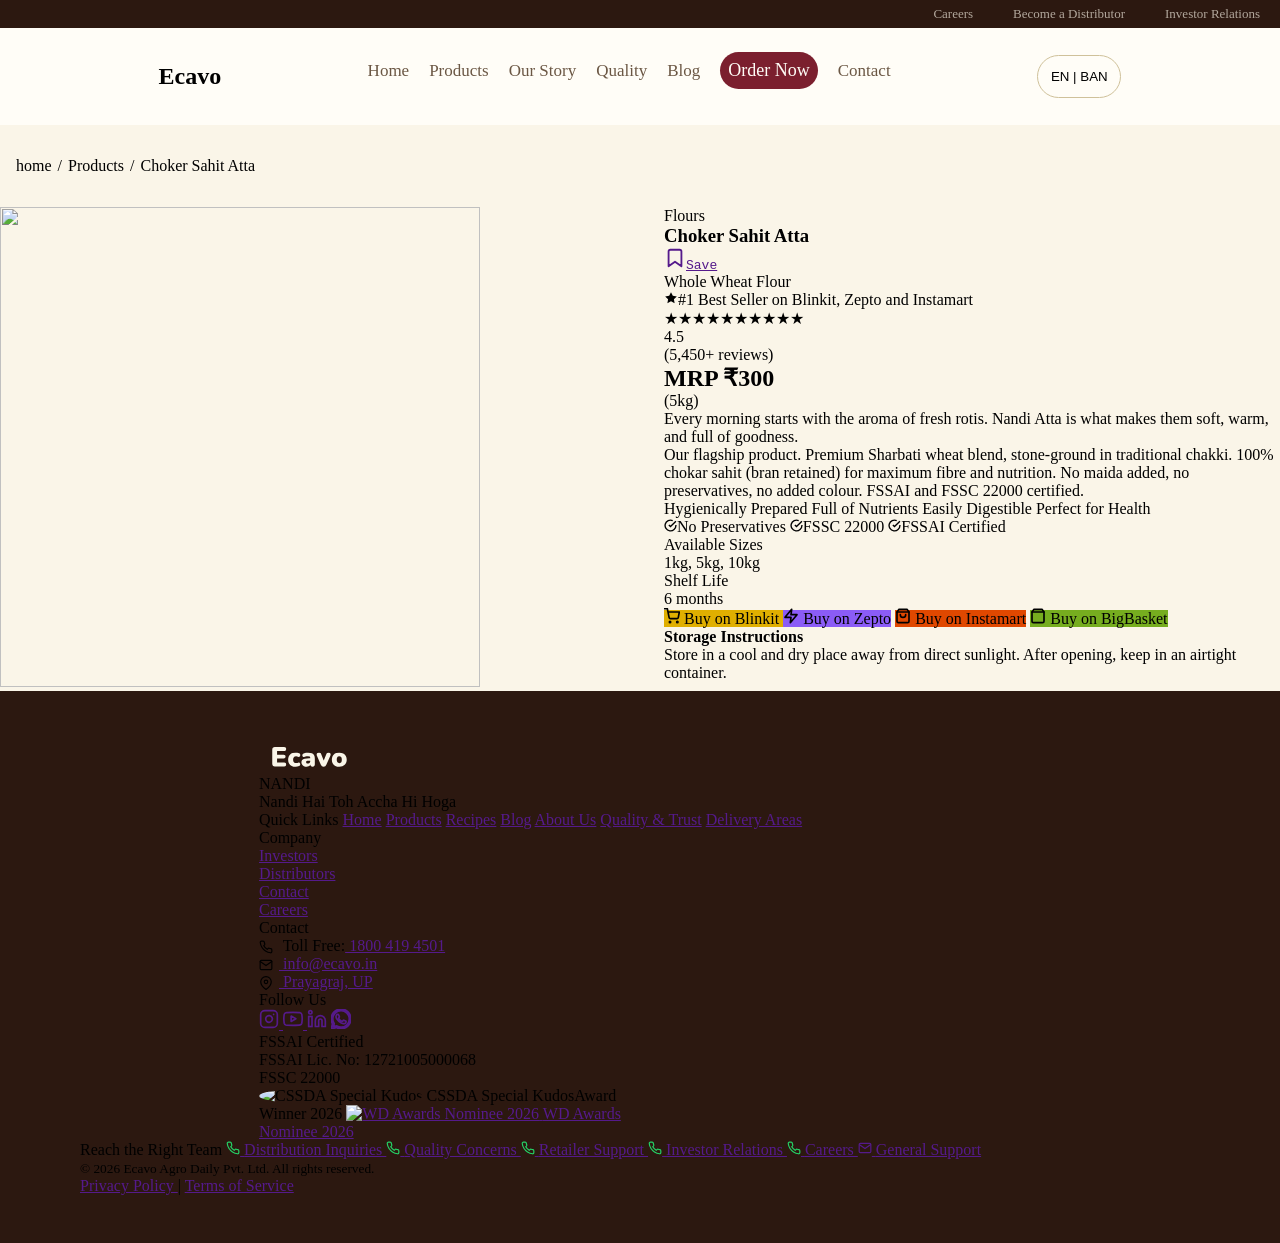
==== commit 4718fbef: "updated" ====
--- a/Choker-Sahit-Atta.html
+++ b/Choker-Sahit-Atta.html
@@ -67,6 +67,7 @@
     </ul>
  </nav>
   <div class="pro-hero-body">
+
     <div class="pro-hero-img-section"> 
 
     <div class="pro-hero-img-holder">
@@ -106,7 +107,7 @@
 <span class="pro-hero-cap-big">Perfect for Health</span>
  </div>
 
-</div class="pro-hero-cap-h-sml">
+<div class="pro-hero-cap-h-sml">
 <span class="pro-hero-cap-sml"><svg width="13" height="13" viewBox="0 0 24 24" fill="none" stroke="currentColor" stroke-width="2.5"><path d="M22 11.08V12a10 10 0 1 1-5.93-9.14"></path><polyline points="22 4 12 14.01 9 11.01"></polyline></svg>No Preservatives</span>
 <span class="pro-hero-cap-sml"><svg width="13" height="13" viewBox="0 0 24 24" fill="none" stroke="currentColor" stroke-width="2.5"><path d="M22 11.08V12a10 10 0 1 1-5.93-9.14"></path><polyline points="22 4 12 14.01 9 11.01"></polyline></svg>FSSC 22000</span>
 <span class="pro-hero-cap-sml"><svg width="13" height="13" viewBox="0 0 24 24" fill="none" stroke="currentColor" stroke-width="2.5"><path d="M22 11.08V12a10 10 0 1 1-5.93-9.14"></path><polyline points="22 4 12 14.01 9 11.01"></polyline></svg>FSSAI Certified</span>
@@ -143,6 +144,15 @@
   </div>
 </section>
 
+ <!-- product hero  table-->
+  <section class="pro-table">
+    <div>
+
+
+      
+
+    </div>
+  </section>
 
 
 
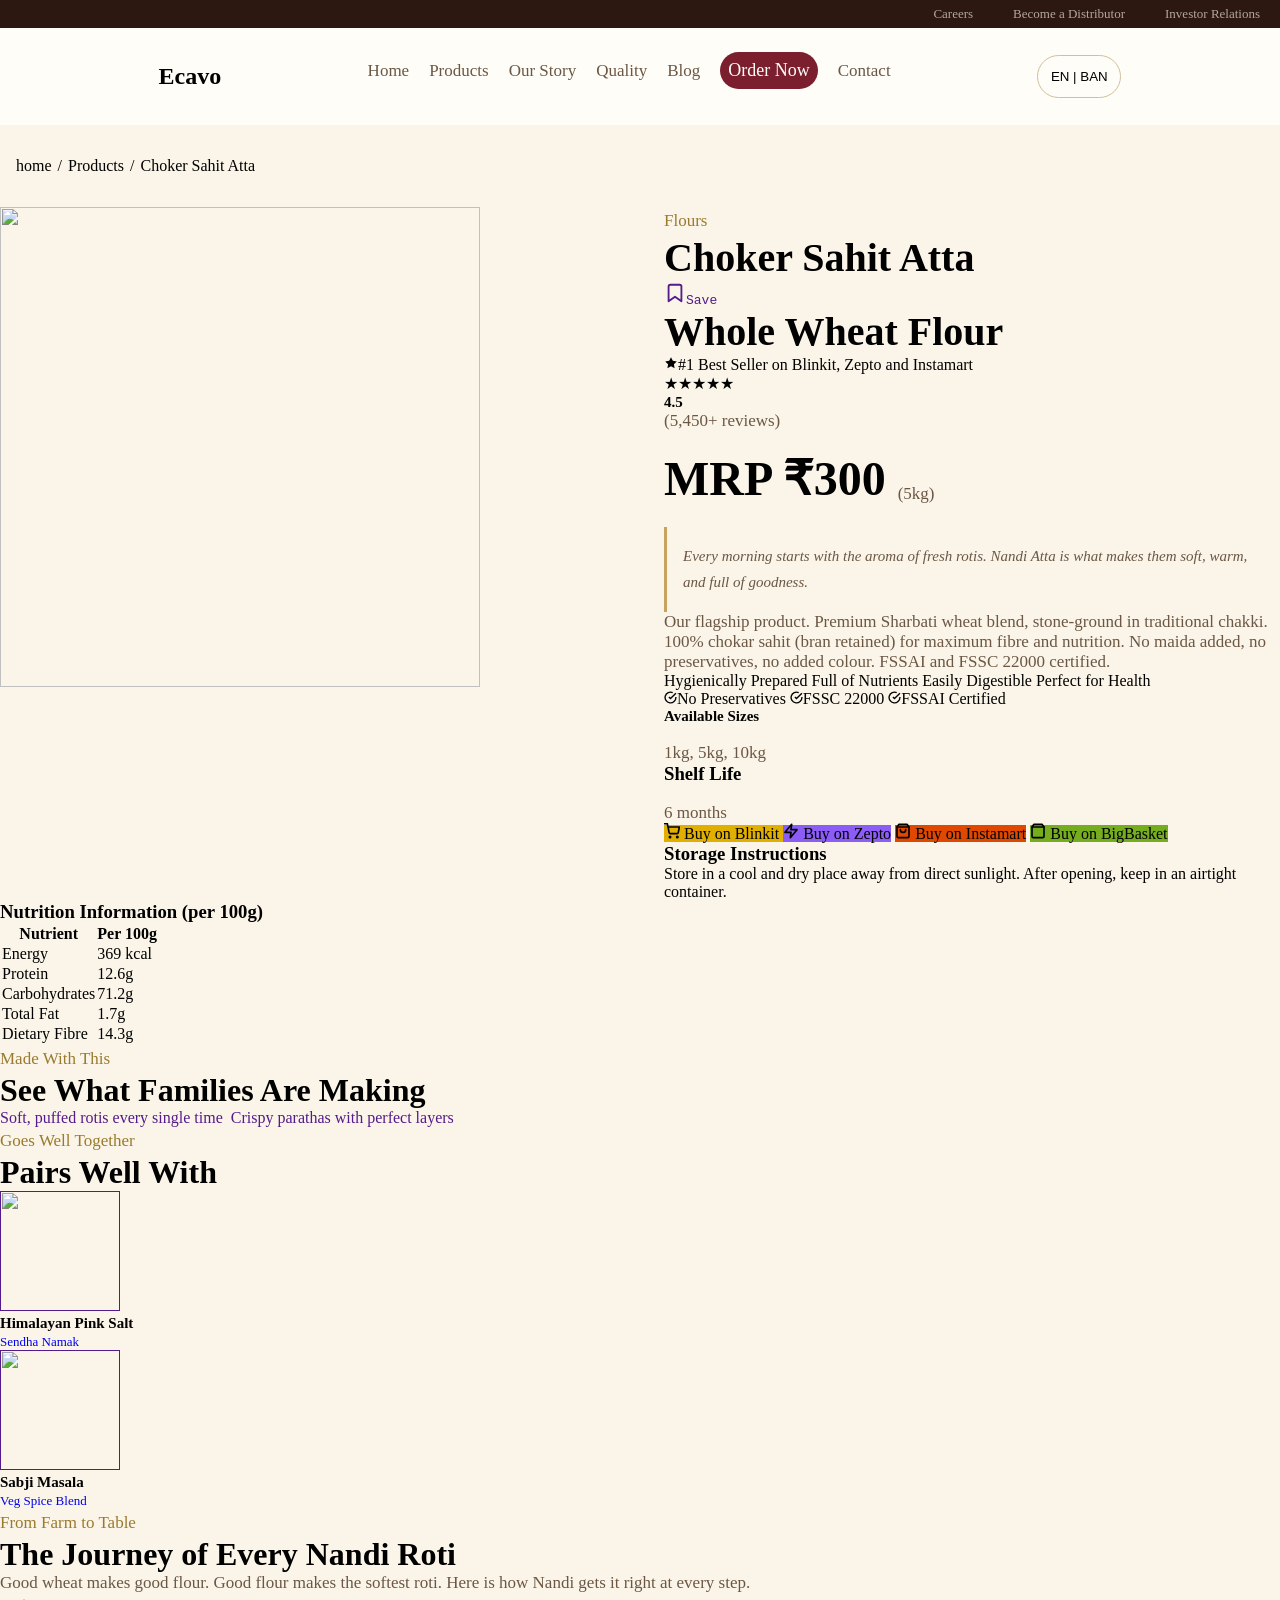
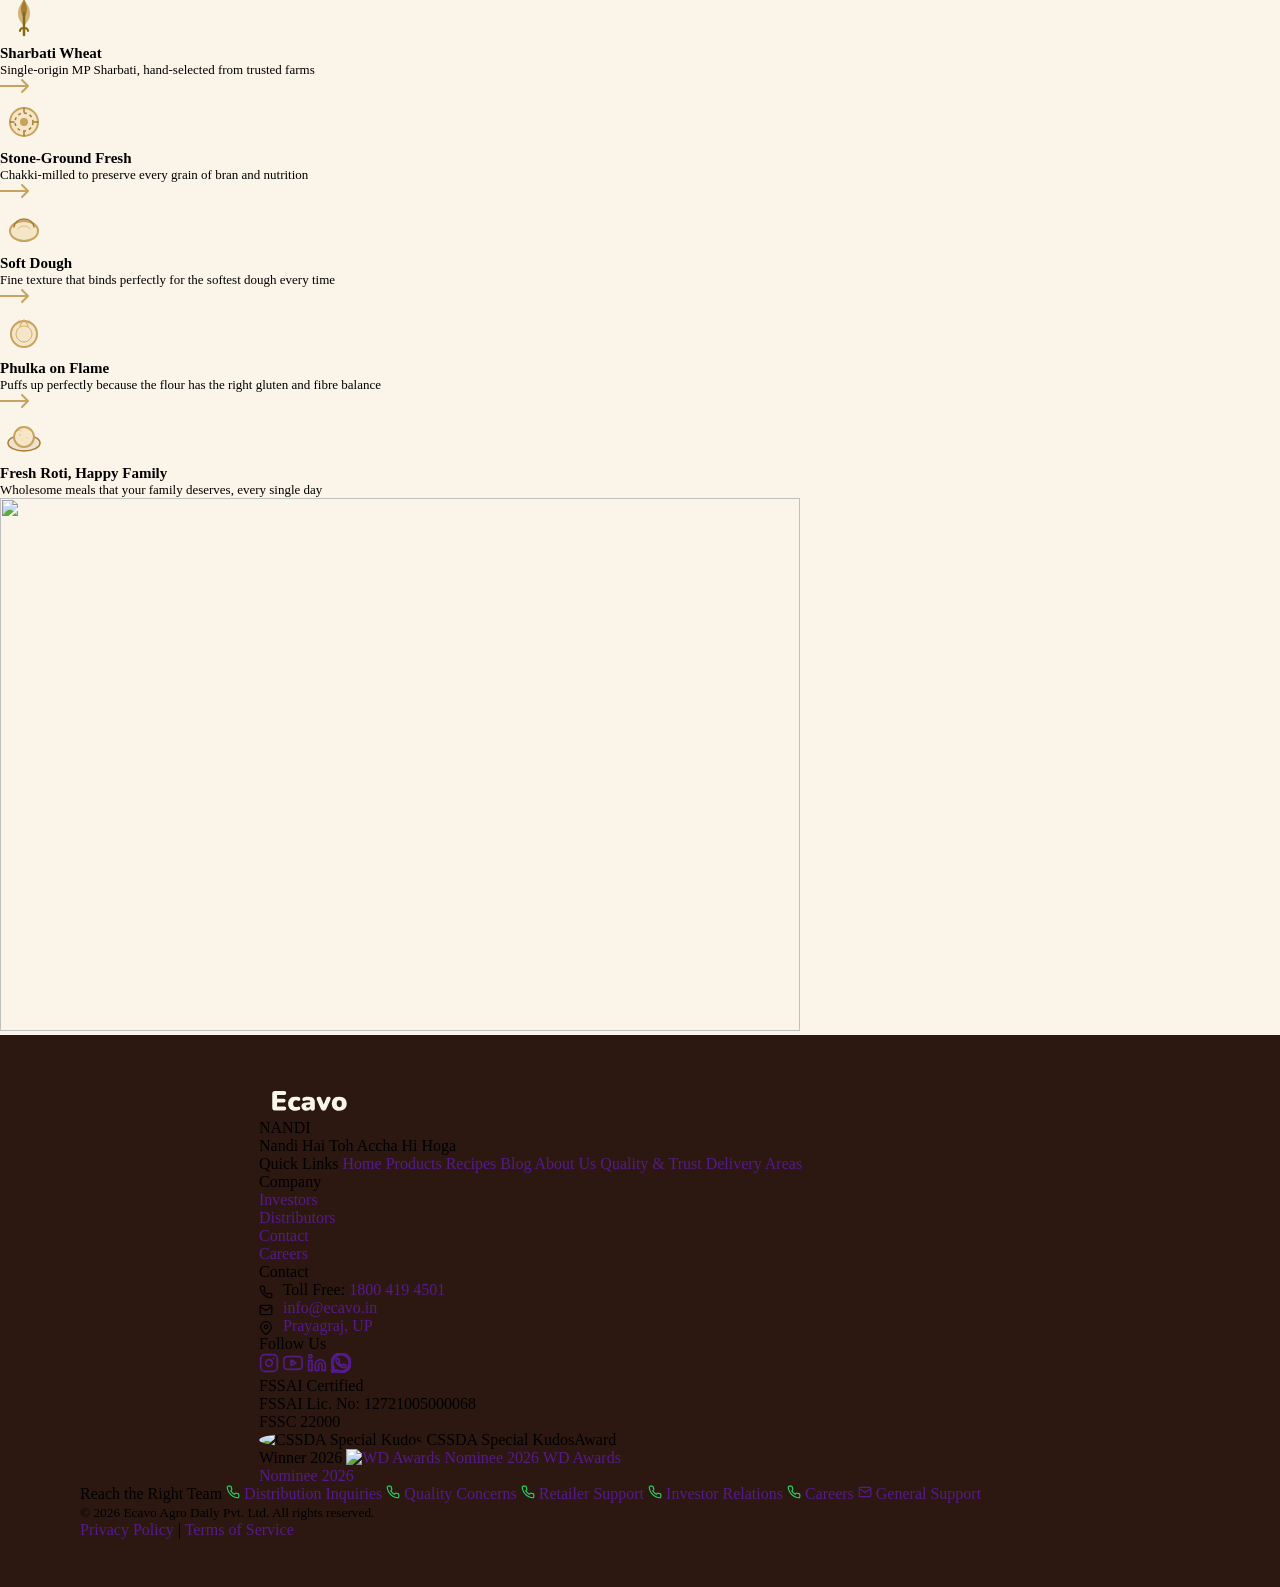
==== commit 1ece15a0: "pro1" ====
--- a/Choker-Sahit-Atta.html
+++ b/Choker-Sahit-Atta.html
@@ -52,11 +52,9 @@
 </header>
 <!-- <main> -->
 <main>
-<!-- pro nav -->
-
-
   <!-- product hero -->
 <section class="pro-hero">
+  <!-- pro nav -->
    <nav class="pro-nav">
     <ul class="pro-nav-ul"> 
         <li class="pro-nav-li">home</li>
@@ -66,6 +64,7 @@
         <li class="pro-nav-li">Choker Sahit Atta</li>
     </ul>
  </nav>
+ <!-- pro nav end-->
   <div class="pro-hero-body">
 
     <div class="pro-hero-img-section"> 
@@ -82,23 +81,27 @@
     </div>
 
     <div class="pro-hero-cont-section">
-      <div>
-<span>Flours</span>
-<h3>Choker Sahit Atta</h3>
-<a href=""> <samp><svg width="22" height="22" viewBox="0 0 24 24" fill="none" stroke="currentColor" stroke-width="2" stroke-linecap="round" stroke-linejoin="round"><path d="M19 21l-7-5-7 5V5a2 2 0 0 1 2-2h10a2 2 0 0 1 2 2z"></path></svg>Save</samp></a>
-<p> Whole Wheat Flour</p>
-<span> <svg width="14" height="14" viewBox="0 0 24 24" fill="currentColor"><polygon points="12 2 15.09 8.26 22 9.27 17 14.14 18.18 21.02 12 17.77 5.82 21.02 7 14.14 2 9.27 8.91 8.26"></polygon></svg>#1 Best Seller on Blinkit, Zepto and Instamart</span>
-
-<div>
-  <div class="stars stars-proportional" role="img" aria-label="Rating: 4.5 out of 5 stars"><span class="stars-prop-bg">★★★★★</span><span class="stars-prop-fill" style="width:90%">★★★★★</span></div>
-</div>
-<span>4.5</span>
-<p>(5,450+ reviews)</p>
+      <div class="pro-hero-cont">
+<span class="pro-tx-gold">Flours</span>
+<h1 class="pro-tx-h1">Choker Sahit Atta</h1>
+<a class="pro-tx-save" href=""> <samp class="pro-tx-save-icon"><svg width="22" height="22" viewBox="0 0 24 24" fill="none" stroke="currentColor" stroke-width="2" stroke-linecap="round" stroke-linejoin="round"><path d="M19 21l-7-5-7 5V5a2 2 0 0 1 2-2h10a2 2 0 0 1 2 2z"></path></svg>Save</samp></a>
+
+<p class="pro-tx-h1"> Whole Wheat Flour</p>
+<span pro-box> <svg width="14" height="14" viewBox="0 0 24 24" fill="currentColor"><polygon points="12 2 15.09 8.26 22 9.27 17 14.14 18.18 21.02 12 17.77 5.82 21.02 7 14.14 2 9.27 8.91 8.26"></polygon></svg>#1 Best Seller on Blinkit, Zepto and Instamart</span>
+
+<div class="pro-rating-div">
+  <div class="pro-star-holdr"><span class="pro-star">★★★★★</span></div>
+</div>
+<span class="pro-tx-h3">4.5</span>
+<p class="pro-tx-p">(5,450+ reviews)</p>
       </div>
-      <div> <h2>MRP ₹300 </h2> <span>(5kg)</span></div>
-      <p> Every morning starts with the aroma of fresh rotis. Nandi Atta is what makes them soft, warm, and full of goodness.</p>
-      <p> Our flagship product. Premium Sharbati wheat blend, stone-ground in traditional chakki. 100% chokar sahit (bran retained) for maximum fibre and nutrition. No maida added, no preservatives, no added colour. FSSAI and FSSC 22000 certified.</p>
-
+
+      <div> <span class="pro-tx-big"> MRP ₹300 </span> <sub class="pro-tx-p" >(5kg)</sub></div>
+
+      <p class="pro-tx-p-itly"> Every morning starts with the aroma of fresh rotis. Nandi Atta is what makes them soft, warm, and full of goodness.</p>
+      <p class="pro-tx-p"> Our flagship product. Premium Sharbati wheat blend, stone-ground in traditional chakki. 100% chokar sahit (bran retained) for maximum fibre and nutrition. No maida added, no preservatives, no added colour. FSSAI and FSSC 22000 certified.</p>
+ 
+           <!-- captul -->
       <div class="pro-hero-cap-holder">
 <div class="pro-hero-cap-h-big">
 <span class="pro-hero-cap-big">Hygienically Prepared</span>
@@ -111,18 +114,16 @@
 <span class="pro-hero-cap-sml"><svg width="13" height="13" viewBox="0 0 24 24" fill="none" stroke="currentColor" stroke-width="2.5"><path d="M22 11.08V12a10 10 0 1 1-5.93-9.14"></path><polyline points="22 4 12 14.01 9 11.01"></polyline></svg>No Preservatives</span>
 <span class="pro-hero-cap-sml"><svg width="13" height="13" viewBox="0 0 24 24" fill="none" stroke="currentColor" stroke-width="2.5"><path d="M22 11.08V12a10 10 0 1 1-5.93-9.14"></path><polyline points="22 4 12 14.01 9 11.01"></polyline></svg>FSSC 22000</span>
 <span class="pro-hero-cap-sml"><svg width="13" height="13" viewBox="0 0 24 24" fill="none" stroke="currentColor" stroke-width="2.5"><path d="M22 11.08V12a10 10 0 1 1-5.93-9.14"></path><polyline points="22 4 12 14.01 9 11.01"></polyline></svg>FSSAI Certified</span>
-
-</div>
-
-
-      <div>
-    <div> Available Sizes <br><span>1kg, 5kg, 10kg</span></div>
-    <div> Shelf Life <br><span>6 months</span></div>
+</div>
+         <!-- Available Sizes -->
+      <div class="Available">
+    <div class="Available-1" >
+      
+      <h3 class="pro-tx-h3">Available Sizes </h3> <br>
+      <span class="pro-tx-p">1kg, 5kg, 10kg</span></div>
+    <div class="Available-2"> <h3> Shelf Life</h3>  <br><span class="pro-tx-p">6 months</span></div>
       </div>
-
-
-
-
+            <!-- <button> -->
       <div class="pro-hero-btn-holder">
         <span style="background-color: #E0AF00;" class="pro-hero-btn"> <svg width="16" height="16" viewBox="0 0 24 24" fill="none" stroke="currentColor" stroke-width="2.5" stroke-linecap="round" stroke-linejoin="round"><circle cx="9" cy="21" r="1"></circle><circle cx="20" cy="21" r="1"></circle><path d="M1 1h4l2.68 13.39a2 2 0 0 0 2 1.61h9.72a2 2 0 0 0 2-1.61L23 6H6"></path></svg> Buy on Blinkit </span>
         <span style="background-color:#8B5CF6 ;" class="pro-hero-btn"> <svg width="16" height="16" viewBox="0 0 24 24" fill="none" stroke="currentColor" stroke-width="2.5" stroke-linecap="round" stroke-linejoin="round"><polygon points="13 2 3 14 12 14 11 22 21 10 12 10 13 2"></polygon></svg> Buy on Zepto</span>
@@ -134,8 +135,8 @@
 
 
       <div>
-        <strong>Storage Instructions</strong>
-        <p> Store in a cool and dry place away from direct sunlight. After opening, keep in an airtight container.</p>
+        <h3 >Storage Instructions</h3>
+        <p > Store in a cool and dry place away from direct sunlight. After opening, keep in an airtight container.</p>
       </div>
     
     </div>
@@ -146,17 +147,175 @@
 
  <!-- product hero  table-->
   <section class="pro-table">
-    <div>
-
+    <div class="pro-table-body">
+      <div class="pro-table-titel"><h3 class="pro-table-titel-h3">Nutrition Information (per 100g)</h3></div>
+
+      <table> 
+       <thead>
+       <tr>
+        <th>Nutrient</th>
+        <th>	Per 100g</th>
+       </tr>
+       </thead>
+       <tbody>
+        <tr> 
+          <td>Energy</td> 
+           <td>369 kcal</td>
+          </tr>
+        <tr> 
+          <td>Protein</td> 
+           <td>	12.6g</td>
+          </tr>
+        <tr> 
+          <td>Carbohydrates</td> 
+           <td>71.2g</td>
+          </tr>
+        <tr> 
+          <td>Total Fat</td> 
+           <td>	1.7g</td>
+          </tr>
+        <tr> 
+          <td>Dietary Fibre</td> 
+           <td>	14.3g</td>
+          </tr>
+       </tbody>
+      </table>
 
       
 
     </div>
   </section>
-
-
-
-
+                <!-- See What Families Are Making -->
+<section class="See-What-Families">
+  <div class="See-What-Families-body">
+<div class="See-What-Familie-cont">
+  <span class="pro-tx-gold"> Made With This</span>
+  <h2 class="pro-tx-h2"> See What Families Are Making </h2>
+</div>
+<div class="See-What-Familie-img-holder">
+
+  <a class="See-What-Familie-img-a" href=""> <img class="See-What-Familie-img"src="https://ecavo.in/food-rotis-premium.webp" alt=""><span>Soft, puffed rotis every single time</span> </a>
+<a class="See-What-Familie-img-a" href=""> <img class="See-What-Familie-img"src="https://ecavo.in/food-paratha-premium.webp" alt=""> <span>Crispy parathas with perfect layers</span></a>
+</div>
+  </div>
+</section>
+
+      <!-- Pairs Well With --> 
+<section class="Pairs-Well">
+  <div class="Pairs-Wel-body">
+    <div class="Pairs-Well-cont">
+      <span class="pro-tx-gold"> Goes Well Together</span>
+      <h2 class="pro-tx-h2"">Pairs Well With</h2>
+    </div>
+
+    <div class="Pairs-Well-card-holder">
+     <a class="Pairs-Well-card" href=""> 
+     <div class="Pairs-Well-img-holder"> <img class="Pairs-Well-img" src="https://ecavo.in/product-images/pink-salt.webp" alt=""  width="120" height="120"> </div>
+     <div> <h3 class="pro-tx-h3"> Himalayan Pink Salt</h3> <span class="pro-tx-sml"> Sendha Namak</span></div>
+     </a>
+
+     <a class="Pairs-Well-card" href=""> 
+     <div class="Pairs-Well-img-holder"> <img class="Pairs-Well-img" src="https://ecavo.in/product-images/sabji-masala.webp" alt=""  width="120" height="120"> </div>
+     <div> <h3 class="pro-tx-h3"> Sabji Masala</h3> <span class="pro-tx-sml"> Veg Spice Blend</span></div>
+     </a>
+
+    </div>
+
+  </div>
+</section>
+    <!-- The Journey of Every Nandi Roti -->
+     <section class="Journey">
+      <div class="Journey-body">
+
+  <div class="Journey-cont">
+   <span class="pro-tx-gold ">From Farm to Table </span>
+   <h2 class="pro-tx-h2">The Journey of Every Nandi Roti </h2>
+   <p class="pro-tx-p"> Good wheat makes good flour. Good flour makes the softest roti. Here is how Nandi gets it right at every step.</p>
+</div>     
+
+<div class="Journey-card-holdr">
+
+
+  <div class="Journey-card">
+  <div > <svg width="48" height="48" viewBox="0 0 48 48" fill="none">
+              <path d="M24 6c-2 4-6 8-6 14 0 6 3 10 6 12 3-2 6-6 6-12 0-6-4-10-6-14z" fill="#C8A35F" opacity="0.8"></path>
+              <path d="M24 6c-1 3-3 6-3 10s1.5 7 3 9c1.5-2 3-5 3-9s-2-7-3-10z" fill="#A67C30"></path>
+              <line x1="24" y1="20" x2="24" y2="42" stroke="#8B6914" stroke-width="2.5" stroke-linecap="round"></line>
+              <path d="M20 38c0-2 2-3 4-3s4 1 4 3" stroke="#8B6914" stroke-width="2" fill="none" stroke-linecap="round"></path>
+            </svg></div>
+<h3 class="pro-tx-h3">Sharbati Wheat</h3>
+<p class="pro-tx-sml">Single-origin MP Sharbati, hand-selected from trusted farms</p>
+</div>
+<div class="journey-arrow" aria-hidden="true">
+          <svg width="32" height="16" viewBox="0 0 32 16" fill="none"><path d="M0 8h28m0 0l-6-6m6 6l-6 6" stroke="#C8A35F" stroke-width="2" stroke-linecap="round" stroke-linejoin="round"></path></svg>
+        </div>
+
+
+  <div class="Journey-card">
+  <div > <svg width="48" height="48" viewBox="0 0 48 48" fill="none">
+              <circle cx="24" cy="24" r="14" fill="#F5E6C8" stroke="#C8A35F" stroke-width="2"></circle>
+              <circle cx="24" cy="24" r="9" fill="none" stroke="#A67C30" stroke-width="1.5" stroke-dasharray="3 3"></circle>
+              <circle cx="24" cy="24" r="4" fill="#C8A35F"></circle>
+              <line x1="24" y1="10" x2="24" y2="14" stroke="#A67C30" stroke-width="1.5" stroke-linecap="round"></line>
+              <line x1="24" y1="34" x2="24" y2="38" stroke="#A67C30" stroke-width="1.5" stroke-linecap="round"></line>
+              <line x1="10" y1="24" x2="14" y2="24" stroke="#A67C30" stroke-width="1.5" stroke-linecap="round"></line>
+              <line x1="34" y1="24" x2="38" y2="24" stroke="#A67C30" stroke-width="1.5" stroke-linecap="round"></line>
+            </svg></div>
+<h3 class="pro-tx-h3">Stone-Ground Fresh</h3>
+<p class="pro-tx-sml">Chakki-milled to preserve every grain of bran and nutrition</p>
+</div>
+<div class="journey-arrow" aria-hidden="true">
+          <svg width="32" height="16" viewBox="0 0 32 16" fill="none"><path d="M0 8h28m0 0l-6-6m6 6l-6 6" stroke="#C8A35F" stroke-width="2" stroke-linecap="round" stroke-linejoin="round"></path></svg>
+        </div>
+  <div class="Journey-card">
+  <div > <svg width="48" height="48" viewBox="0 0 48 48" fill="none">
+              <ellipse cx="24" cy="28" rx="14" ry="10" fill="#F5E6C8" stroke="#C8A35F" stroke-width="2"></ellipse>
+              <path d="M14 24c0-4 4-8 10-8s10 4 10 8" fill="none" stroke="#A67C30" stroke-width="1.5" stroke-linecap="round"></path>
+              <path d="M18 26c1-2 3-3 6-3s5 1 6 3" fill="none" stroke="#C8A35F" stroke-width="1" stroke-linecap="round" opacity="0.6"></path>
+            </svg></div>
+<h3 class="pro-tx-h3">Soft Dough</h3>
+<p class="pro-tx-sml">Fine texture that binds perfectly for the softest dough every time</p>
+</div>
+<div class="journey-arrow" aria-hidden="true">
+          <svg width="32" height="16" viewBox="0 0 32 16" fill="none"><path d="M0 8h28m0 0l-6-6m6 6l-6 6" stroke="#C8A35F" stroke-width="2" stroke-linecap="round" stroke-linejoin="round"></path></svg>
+        </div>
+  <div class="Journey-card">
+  <div > <svg width="48" height="48" viewBox="0 0 48 48" fill="none">
+              <circle cx="24" cy="26" r="13" fill="#F5E6C8" stroke="#C8A35F" stroke-width="2"></circle>
+              <circle cx="24" cy="26" r="8" fill="none" stroke="#A67C30" stroke-width="1" opacity="0.5"></circle>
+              <path d="M20 18c1-3 3-5 4-6 1 1 3 3 4 6" fill="none" stroke="#D4A853" stroke-width="1.5" stroke-linecap="round" opacity="0.7"></path>
+              <path d="M17 16c0.5-2 1.5-3 2-4" fill="none" stroke="#D4A853" stroke-width="1" stroke-linecap="round" opacity="0.4"></path>
+              <path d="M31 16c-0.5-2-1.5-3-2-4" fill="none" stroke="#D4A853" stroke-width="1" stroke-linecap="round" opacity="0.4"></path>
+            </svg></div>
+<h3 class="pro-tx-h3">Phulka on Flame</h3>
+<p class="pro-tx-sml">Puffs up perfectly because the flour has the right gluten and fibre balance</p>
+</div>
+<div class="journey-arrow" aria-hidden="true">
+          <svg width="32" height="16" viewBox="0 0 32 16" fill="none"><path d="M0 8h28m0 0l-6-6m6 6l-6 6" stroke="#C8A35F" stroke-width="2" stroke-linecap="round" stroke-linejoin="round"></path></svg>
+        </div>
+  <div class="Journey-card">
+  <div > <svg width="48" height="48" viewBox="0 0 48 48" fill="none">
+              <ellipse cx="24" cy="30" rx="16" ry="8" fill="#EDE3D0" stroke="#A67C30" stroke-width="1.5"></ellipse>
+              <circle cx="24" cy="24" r="10" fill="#F5E6C8" stroke="#C8A35F" stroke-width="2"></circle>
+              <circle cx="20" cy="22" r="1" fill="#D4A853" opacity="0.5"></circle>
+              <circle cx="27" cy="25" r="0.8" fill="#D4A853" opacity="0.4"></circle>
+              <circle cx="22" cy="27" r="0.6" fill="#D4A853" opacity="0.3"></circle>
+              <path d="M16 18c2-1 4-1 6 0" fill="none" stroke="#A67C30" stroke-width="0.8" opacity="0.3" stroke-linecap="round"></path>
+            </svg></div>
+<h3 class="pro-tx-h3">Fresh Roti, Happy Family</h3>
+<p class="pro-tx-sml">Wholesome meals that your family deserves, every single day</p>
+</div>
+</div>
+
+<div class="Journey-img-holdr">
+<img class="Journey-img" src="https://ecavo.in/lifestyle-rotis-plate.webp" alt="" width="800" height="533">
+</div>
+
+      </div>
+     </section>
+
+
+     
 
 </main>
 
--- a/style.css
+++ b/style.css
@@ -1483,6 +1483,66 @@
 
 
              /* produtcs css */
+a{
+	text-decoration: none;
+	/* color: #000000; */
+}
+.pro-tx-gold{
+	color: #9A7A2E;
+	font-size: 1.0625rem;
+	line-height: 1.6;
+}
+
+.pro-tx-big{
+	color: black;
+font-size: 48px;
+    font-weight: 650;
+	line-height: 2;
+}
+.pro-tx-h1{
+color: black;
+font-size: 40px;
+    font-weight: 700;
+	line-height: 1.2;
+}
+.pro-tx-h2{
+    font-size: 2rem;
+    font-weight: 700;
+    color: #000000;
+}
+.pro-tx-h3{
+font-size: 0.9375rem;
+    font-weight: 600;
+    color:black;
+}
+.pro-tx-p{
+	font-size: 1.0625rem;
+	color: #6B5744;
+}
+.pro-tx-p-itly{
+	font-size: 0.9375rem ;
+		font-style: italic;
+		line-height: 1.75 ;
+		color: #6B5744;
+		border-left: 3px solid #C8A35F;
+		padding: 1rem;
+}
+.pro-tx-mid{
+font-size: 0.9375rem;
+    color: rgba(250, 245, 232, 0.65);
+}
+.pro-tx-sml{
+font-size: 0.8125rem;
+    color: var(--color-text-muted)
+#6B5744;
+}
+
+.pro-box{
+
+
+}
+
+
 .pro-body{
 	background-color: #FAF5E8;
 }
@@ -1529,6 +1589,54 @@
 	width: 480px;
 }
 
+.pro-tx-save{
+
+}
+
+.pro-hero-cap-holder{
+	
+}
+
+.pro-hero-cap-h-big{
+
+}
+
+.pro-hero-cap-big{
+
+}
+
+.pro-hero-cap-h-sml{
+
+}
+
+.pro-hero-cap-sml{
+
+}
+
+/* <!-- Available Sizes --> */
+
+.Available{
+
+}
+
+.Available-1{
+
+}
+.Available-2{
+
+}
+
+
+/* button */
+
+.pro-hero-btn-holder{
+
+	
+}
+.pro-hero-btn{
+
+}
+
 
 
 
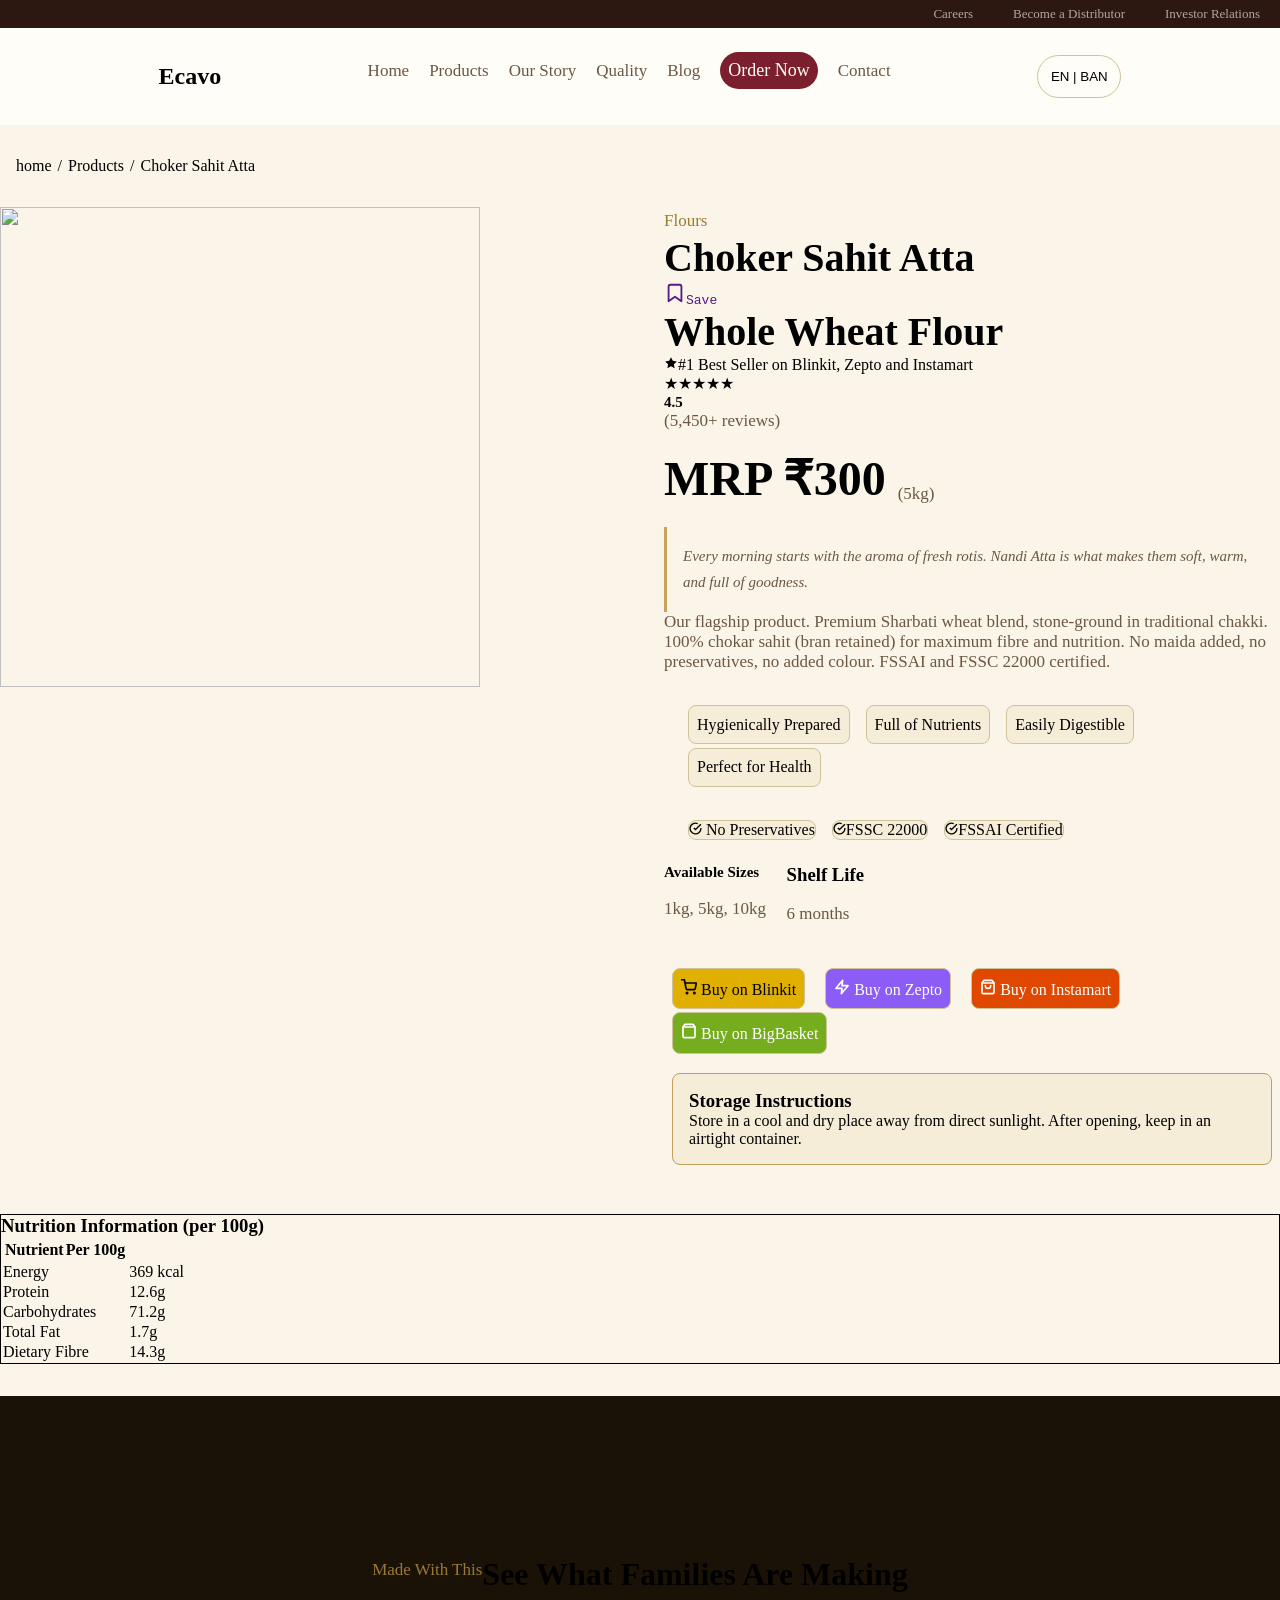
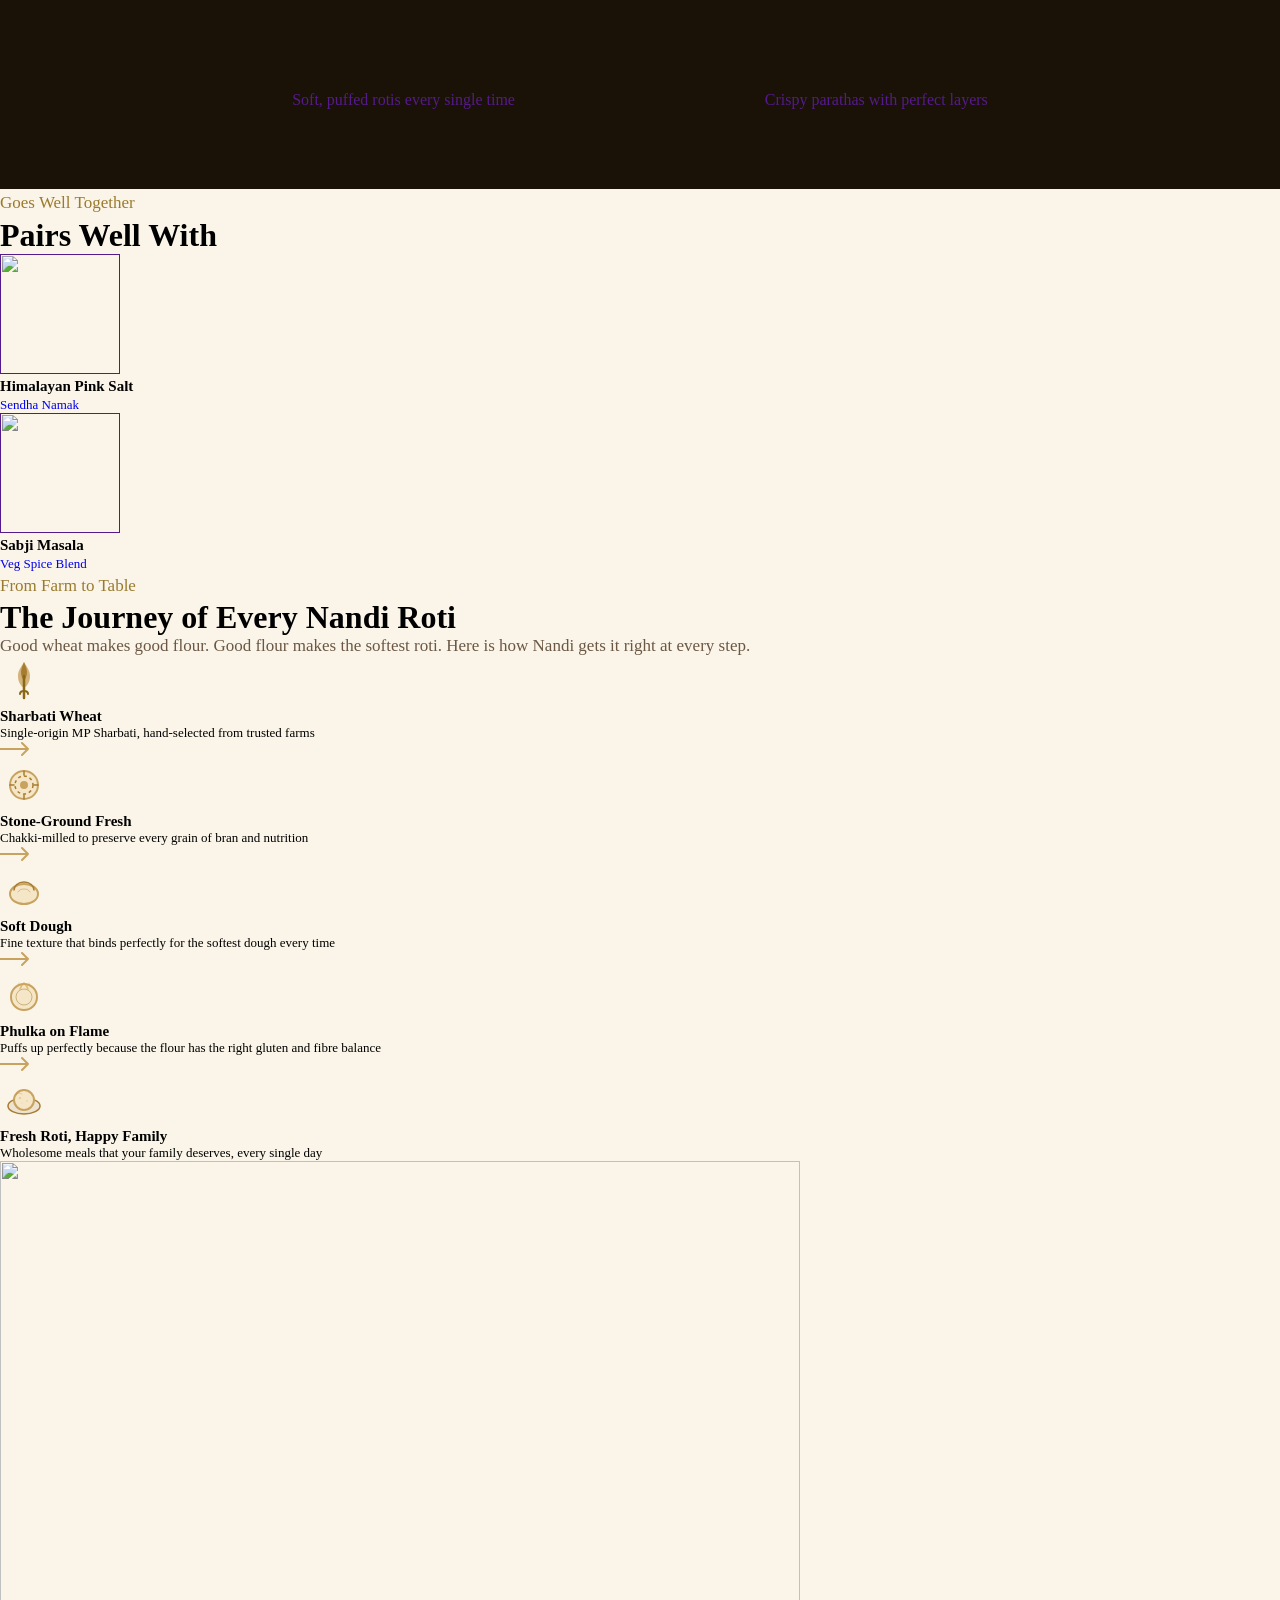
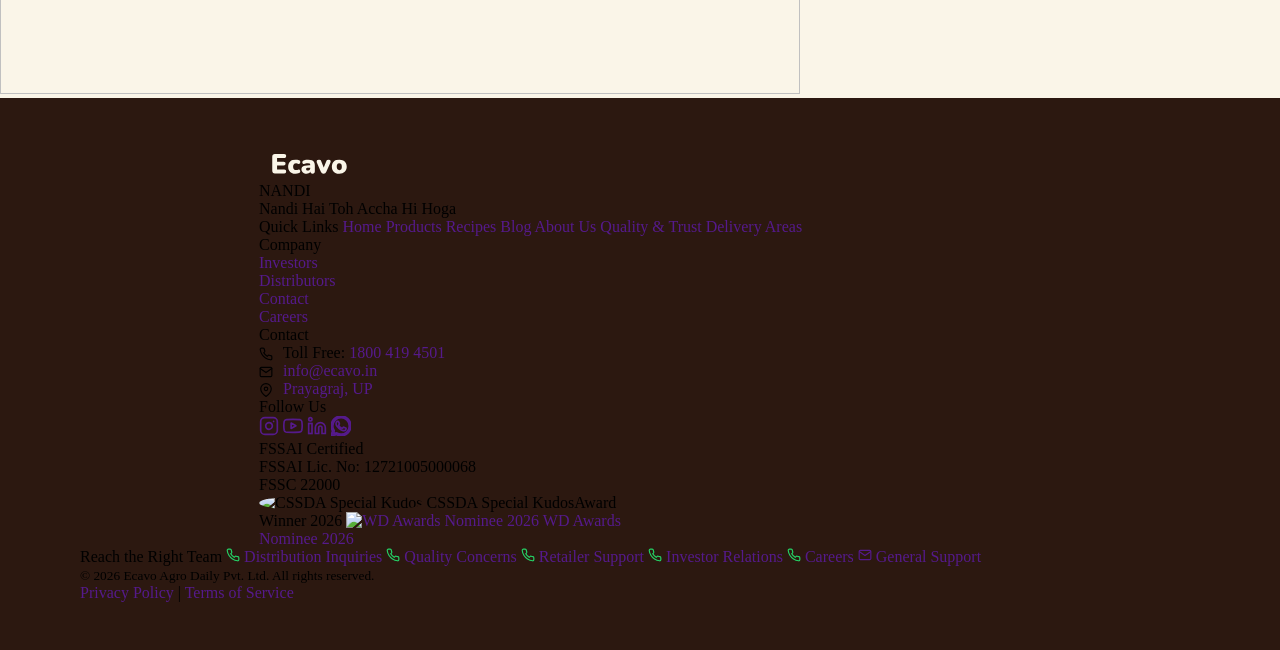
==== commit ccb08f50: "pro fix1" ====
--- a/Choker-Sahit-Atta.html
+++ b/Choker-Sahit-Atta.html
@@ -111,7 +111,7 @@
  </div>
 
 <div class="pro-hero-cap-h-sml">
-<span class="pro-hero-cap-sml"><svg width="13" height="13" viewBox="0 0 24 24" fill="none" stroke="currentColor" stroke-width="2.5"><path d="M22 11.08V12a10 10 0 1 1-5.93-9.14"></path><polyline points="22 4 12 14.01 9 11.01"></polyline></svg>No Preservatives</span>
+<span class="pro-hero-cap-sml"><svg width="13" height="13" viewBox="0 0 24 24" fill="none" stroke="currentColor" stroke-width="2.5"><path d="M22 11.08V12a10 10 0 1 1-5.93-9.14"></path><polyline points="22 4 12 14.01 9 11.01"></polyline></svg> No Preservatives</span>
 <span class="pro-hero-cap-sml"><svg width="13" height="13" viewBox="0 0 24 24" fill="none" stroke="currentColor" stroke-width="2.5"><path d="M22 11.08V12a10 10 0 1 1-5.93-9.14"></path><polyline points="22 4 12 14.01 9 11.01"></polyline></svg>FSSC 22000</span>
 <span class="pro-hero-cap-sml"><svg width="13" height="13" viewBox="0 0 24 24" fill="none" stroke="currentColor" stroke-width="2.5"><path d="M22 11.08V12a10 10 0 1 1-5.93-9.14"></path><polyline points="22 4 12 14.01 9 11.01"></polyline></svg>FSSAI Certified</span>
 </div>
@@ -119,13 +119,17 @@
       <div class="Available">
     <div class="Available-1" >
       
-      <h3 class="pro-tx-h3">Available Sizes </h3> <br>
+      <h3 class="pro-tx-h3">Available Sizes </h3> 
+      <br>
       <span class="pro-tx-p">1kg, 5kg, 10kg</span></div>
-    <div class="Available-2"> <h3> Shelf Life</h3>  <br><span class="pro-tx-p">6 months</span></div>
-      </div>
+      <!-- <br> -->
+    <div class="Available-2"> <h3> Shelf Life</h3>  
+      <br>
+      <span class="pro-tx-p">6 months</span></div>
+      </div><br>
             <!-- <button> -->
       <div class="pro-hero-btn-holder">
-        <span style="background-color: #E0AF00;" class="pro-hero-btn"> <svg width="16" height="16" viewBox="0 0 24 24" fill="none" stroke="currentColor" stroke-width="2.5" stroke-linecap="round" stroke-linejoin="round"><circle cx="9" cy="21" r="1"></circle><circle cx="20" cy="21" r="1"></circle><path d="M1 1h4l2.68 13.39a2 2 0 0 0 2 1.61h9.72a2 2 0 0 0 2-1.61L23 6H6"></path></svg> Buy on Blinkit </span>
+        <span style="background-color: #E0AF00; color: black;" class="pro-hero-btn"> <svg width="16" height="16" viewBox="0 0 24 24" fill="none" stroke="currentColor" stroke-width="2.5" stroke-linecap="round" stroke-linejoin="round"><circle cx="9" cy="21" r="1"></circle><circle cx="20" cy="21" r="1"></circle><path d="M1 1h4l2.68 13.39a2 2 0 0 0 2 1.61h9.72a2 2 0 0 0 2-1.61L23 6H6"></path></svg> Buy on Blinkit </span>
         <span style="background-color:#8B5CF6 ;" class="pro-hero-btn"> <svg width="16" height="16" viewBox="0 0 24 24" fill="none" stroke="currentColor" stroke-width="2.5" stroke-linecap="round" stroke-linejoin="round"><polygon points="13 2 3 14 12 14 11 22 21 10 12 10 13 2"></polygon></svg> Buy on Zepto</span>
         <span style="background-color:#E04800 ;" class="pro-hero-btn"> <svg width="16" height="16" viewBox="0 0 24 24" fill="none" stroke="currentColor" stroke-width="2.5" stroke-linecap="round" stroke-linejoin="round"><path d="M6 2L3 6v14a2 2 0 0 0 2 2h14a2 2 0 0 0 2-2V6l-3-4z"></path><line x1="3" y1="6" x2="21" y2="6"></line><path d="M16 10a4 4 0 0 1-8 0"></path></svg> Buy on Instamart</span>
         <span style="background-color:#76AD1F ;" class="pro-hero-btn"> <svg width="16" height="16" viewBox="0 0 24 24" fill="none" stroke="currentColor" stroke-width="2.5" stroke-linecap="round" stroke-linejoin="round"><path d="M6 2L3 6v14a2 2 0 0 0 2 2h14a2 2 0 0 0 2-2V6l-3-4z"></path><line x1="3" y1="6" x2="21" y2="6"></line></svg> Buy on BigBasket</span>
@@ -134,7 +138,7 @@
 
 
 
-      <div>
+      <div class="hero-Storage">
         <h3 >Storage Instructions</h3>
         <p > Store in a cool and dry place away from direct sunlight. After opening, keep in an airtight container.</p>
       </div>
@@ -151,13 +155,13 @@
       <div class="pro-table-titel"><h3 class="pro-table-titel-h3">Nutrition Information (per 100g)</h3></div>
 
       <table> 
-       <thead>
+       <thead class="tbl-flex1">
        <tr>
         <th>Nutrient</th>
         <th>	Per 100g</th>
        </tr>
        </thead>
-       <tbody>
+       <tbody class="tbl-flex2">
         <tr> 
           <td>Energy</td> 
            <td>369 kcal</td>
@@ -194,8 +198,8 @@
 </div>
 <div class="See-What-Familie-img-holder">
 
-  <a class="See-What-Familie-img-a" href=""> <img class="See-What-Familie-img"src="https://ecavo.in/food-rotis-premium.webp" alt=""><span>Soft, puffed rotis every single time</span> </a>
-<a class="See-What-Familie-img-a" href=""> <img class="See-What-Familie-img"src="https://ecavo.in/food-paratha-premium.webp" alt=""> <span>Crispy parathas with perfect layers</span></a>
+  <a class="See-What-Familie-img-a" href=""> <img width: 100px; height: 150px; class="See-What-Familie-img"src="https://ecavo.in/food-rotis-premium.webp" alt=""><p>Soft, puffed rotis every single time</p> </a>
+<a class="See-What-Familie-img-a" href=""> <img width: 100px; height: 150px; class="See-What-Familie-img"src="https://ecavo.in/food-paratha-premium.webp" alt=""> <p>Crispy parathas with perfect layers</p></a>
 </div>
   </div>
 </section>
--- a/style.css
+++ b/style.css
@@ -1594,53 +1594,169 @@
 }
 
 .pro-hero-cap-holder{
+	padding:1rem 0;
+	/* gap: 1rem; */
+
+
+
+}
+
+.pro-hero-cap-h-big{
+	display: flex;
+align-items:center;
+flex-wrap: wrap;
+padding:1rem  ;
+}
+
+.pro-hero-cap-big{
+margin: .1rem .5rem;
+display: inline-block;
+flex-wrap: wrap;
+padding:.6rem .5rem;
+border-radius: 8px;
+background-color: #F5EDD8;
+border: #CFC19A 1px solid;
+}
+
+.pro-hero-cap-h-sml{
+	display: flex;
+padding:1rem ;
+align-items:center;
+flex-wrap: wrap;
+}
+
+.pro-hero-cap-sml{
+padding: .3rem rem;
+margin:0 .5rem;
+
+border-radius: 8px;
+background-color: #F5EDD8;
+border: #CFC19A 1px solid;
+}
+
+/* <!-- Available Sizes --> */
+
+.Available{
+
+}
+
+.Available-1{
+
+}
+.Available-2{
+
+}
+
+
+/* button */
+
+.pro-hero-btn-holder{
+padding: 1rem 0;
 	
 }
-
-.pro-hero-cap-h-big{
-
-}
-
-.pro-hero-cap-big{
-
-}
-
-.pro-hero-cap-h-sml{
-
-}
-
-.pro-hero-cap-sml{
-
-}
-
-/* <!-- Available Sizes --> */
+.pro-hero-btn{
+margin: .1rem .5rem;
+display: inline-block;
+flex-wrap: wrap;
+padding:.6rem .5rem;
+border-radius: 8px;
+border: #CFC19A 1px solid;
+color: white;
+
+
+}
 
 .Available{
 
-}
-
-.Available-1{
-
-}
-.Available-2{
-
-}
-
-
-/* button */
-
-.pro-hero-btn-holder{
-
-	
-}
-.pro-hero-btn{
-
-}
-
-
-
-
-
+display: flex;
+justify-content: space-between;
+max-width: 200px;
+padding: .5rem 0;
+
+
+}
+
+.hero-Storage{
+	border:1px solid #C49F5A ;
+	background-color: #F5EDD8;
+	margin: .1rem .5rem;
+flex-wrap: wrap;
+padding:1rem;
+border-radius: 8px;
+}
+
+.pro-table{
+	margin: 2rem 0;
+	display: flex;
+	flex-direction: column;
+	border:1px solid #C49F5A ;
+	border: 1px solid  ;
+}
+
+.pro-table-body{
+
+
+}
+table{
+
+display: ;
+
+}
+
+.tbl-flex1{
+	display: flex;
+	justify-content: space-evenly;
+}
+
+                                    /* .See-What-Families */
+.See-What-Families{
+	background-color:#1A1207 ;
+	display: flex;
+	justify-content: center;
+	align-items: center;
+	color: #69532E;
+	padding: 5rem;
+}
+
+.See-What-Families-body{
+
+}
+
+.See-What-Familie-cont{
+	display: flex;
+	justify-content: center;
+	margin: 5rem;
+}
+
+.See-What-Familie-img-holder{
+
+	display: flex;
+	justify-content: space-between;
+}
+
+.See-What-Families-img-a{
+
+
+}
+.See-What-Families-img{
+
+
+
+}
+.See-What-Families{
+
+
+}
+
+.See-What-Families{
+
+
+}
+
+.See-What-Families{
+
+
+}
 
 
 
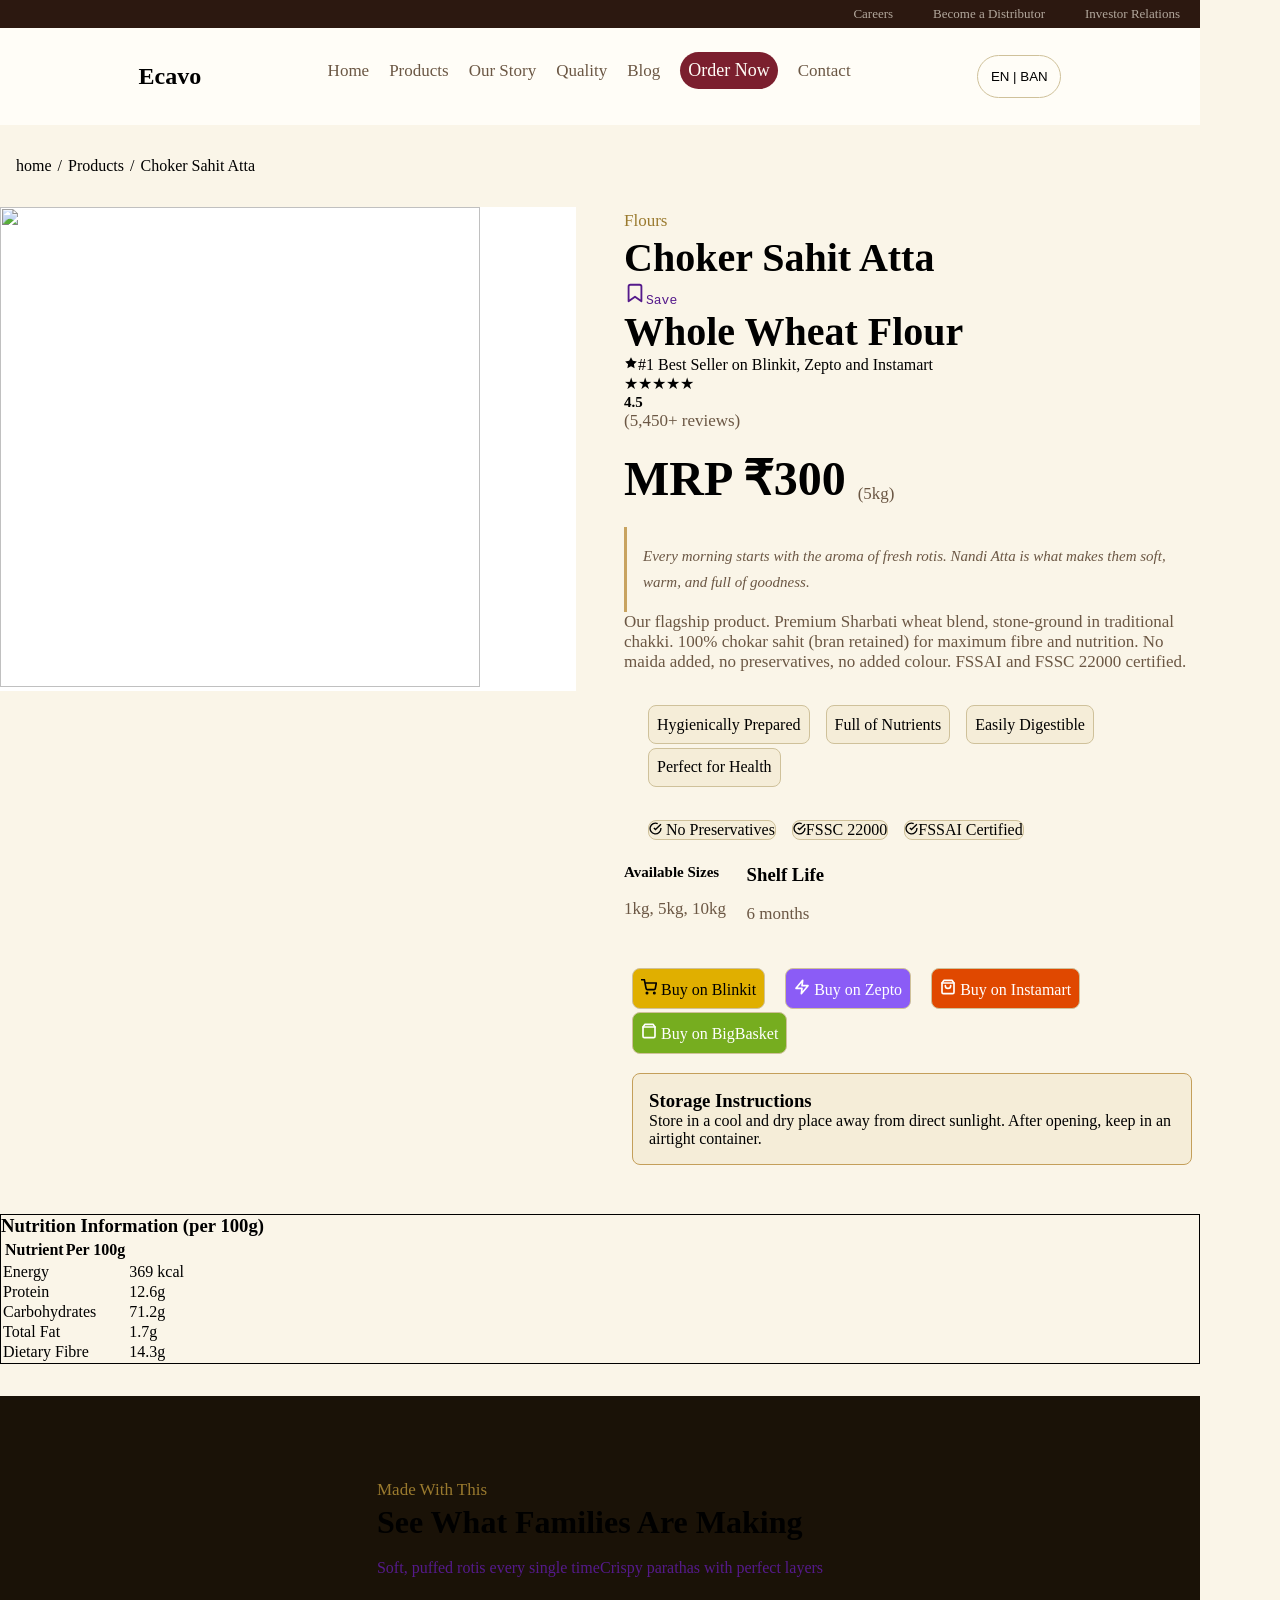
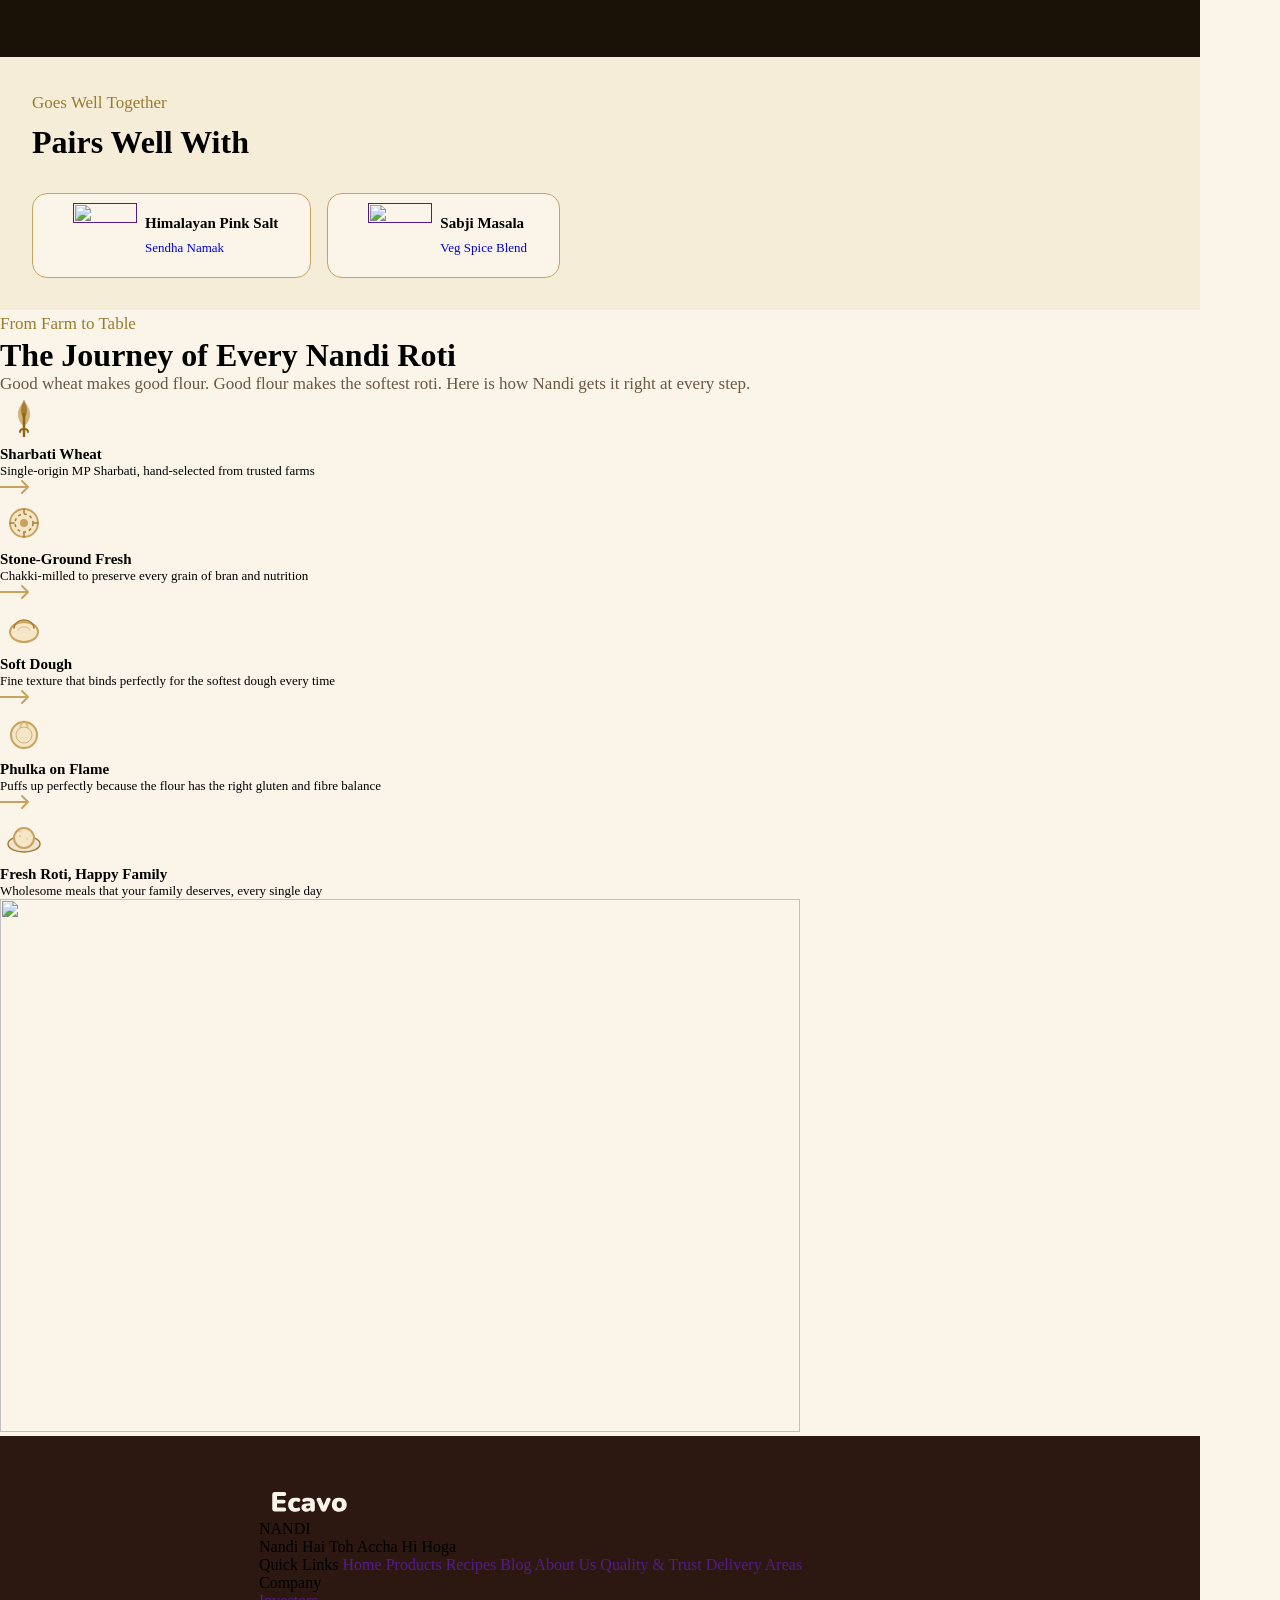
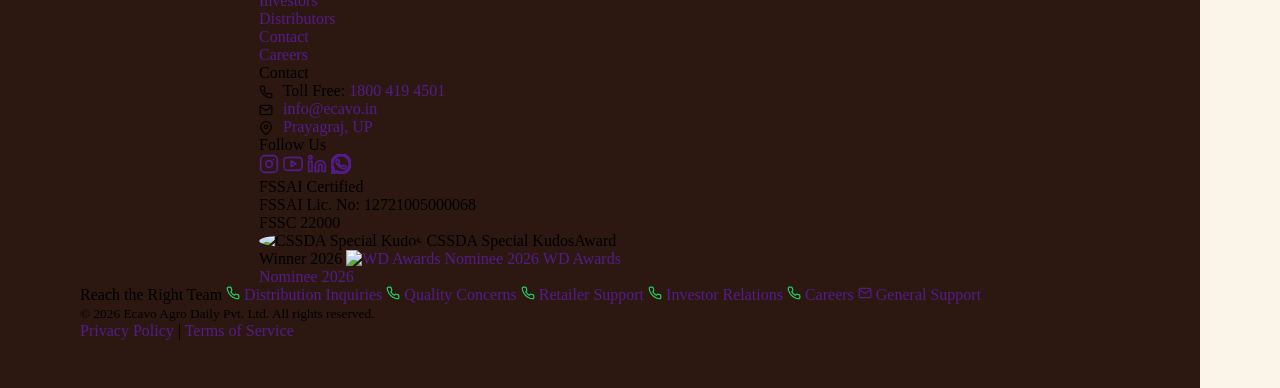
==== commit c242496d: "pro fix2" ====
--- a/Choker-Sahit-Atta.html
+++ b/Choker-Sahit-Atta.html
@@ -51,7 +51,7 @@
      </nav>
 </header>
 <!-- <main> -->
-<main>
+<main class="pro-main">
   <!-- product hero -->
 <section class="pro-hero">
   <!-- pro nav -->
@@ -87,7 +87,7 @@
 <a class="pro-tx-save" href=""> <samp class="pro-tx-save-icon"><svg width="22" height="22" viewBox="0 0 24 24" fill="none" stroke="currentColor" stroke-width="2" stroke-linecap="round" stroke-linejoin="round"><path d="M19 21l-7-5-7 5V5a2 2 0 0 1 2-2h10a2 2 0 0 1 2 2z"></path></svg>Save</samp></a>
 
 <p class="pro-tx-h1"> Whole Wheat Flour</p>
-<span pro-box> <svg width="14" height="14" viewBox="0 0 24 24" fill="currentColor"><polygon points="12 2 15.09 8.26 22 9.27 17 14.14 18.18 21.02 12 17.77 5.82 21.02 7 14.14 2 9.27 8.91 8.26"></polygon></svg>#1 Best Seller on Blinkit, Zepto and Instamart</span>
+<span class="pro-box"> <svg width="14" height="14" viewBox="0 0 24 24" fill="currentColor"><polygon points="12 2 15.09 8.26 22 9.27 17 14.14 18.18 21.02 12 17.77 5.82 21.02 7 14.14 2 9.27 8.91 8.26"></polygon></svg>#1 Best Seller on Blinkit, Zepto and Instamart</span>
 
 <div class="pro-rating-div">
   <div class="pro-star-holdr"><span class="pro-star">★★★★★</span></div>
@@ -198,8 +198,8 @@
 </div>
 <div class="See-What-Familie-img-holder">
 
-  <a class="See-What-Familie-img-a" href=""> <img width: 100px; height: 150px; class="See-What-Familie-img"src="https://ecavo.in/food-rotis-premium.webp" alt=""><p>Soft, puffed rotis every single time</p> </a>
-<a class="See-What-Familie-img-a" href=""> <img width: 100px; height: 150px; class="See-What-Familie-img"src="https://ecavo.in/food-paratha-premium.webp" alt=""> <p>Crispy parathas with perfect layers</p></a>
+  <a class="See-What-Familie-img-a" href=""> <img width: 600px; height: 400px; class="See-What-Familie-img"src="https://ecavo.in/food-rotis-premium.webp" alt=""><p>Soft, puffed rotis every single time</p> </a>
+<a class="See-What-Familie-img-a" href=""> <img width: width: 600px; height: 400px; class="See-What-Familie-img"src="https://ecavo.in/food-paratha-premium.webp" alt=""> <p>Crispy parathas with perfect layers</p></a>
 </div>
   </div>
 </section>
@@ -213,14 +213,15 @@
     </div>
 
     <div class="Pairs-Well-card-holder">
+
      <a class="Pairs-Well-card" href=""> 
-     <div class="Pairs-Well-img-holder"> <img class="Pairs-Well-img" src="https://ecavo.in/product-images/pink-salt.webp" alt=""  width="120" height="120"> </div>
-     <div> <h3 class="pro-tx-h3"> Himalayan Pink Salt</h3> <span class="pro-tx-sml"> Sendha Namak</span></div>
+     <div class="Pairs-Well-img-holder"> <img class="Pairs-Well-img" src="https://ecavo.in/product-images/pink-salt.webp" alt=""  width="80" height="80"> </div>
+     <div class="pairs-card-img-tx"> <h3 class="pro-tx-h3"> Himalayan Pink Salt</h3> <p class="pro-tx-sml"> Sendha Namak</p></div>
      </a>
 
      <a class="Pairs-Well-card" href=""> 
-     <div class="Pairs-Well-img-holder"> <img class="Pairs-Well-img" src="https://ecavo.in/product-images/sabji-masala.webp" alt=""  width="120" height="120"> </div>
-     <div> <h3 class="pro-tx-h3"> Sabji Masala</h3> <span class="pro-tx-sml"> Veg Spice Blend</span></div>
+     <div class="Pairs-Well-img-holder"> <img class="Pairs-Well-img" src="https://ecavo.in/product-images/sabji-masala.webp" alt=""  width="80" height="80"> </div>
+     <div class="pairs-card-img-tx"> <h3 class="pro-tx-h3"> Sabji Masala</h3> <p class="pro-tx-sml"> Veg Spice Blend</p></div>
      </a>
 
     </div>
--- a/style.css
+++ b/style.css
@@ -1537,14 +1537,15 @@
 #6B5744;
 }
 
-.pro-box{
-
-
-}
-
+
+.pro-main{
+max-width: 1200px;
+
+}
 
 .pro-body{
 	background-color: #FAF5E8;
+	max-width: 1200px;
 }
 
 .pro-nav{
@@ -1581,8 +1582,17 @@
     align-items: start;
 
 }
+
+.pro-box{
+
+
+}
 .pro-hero-img-holder{
- 
+ background-color: #FFFFFF;
+display: block;
+justify-self: end;
+
+
 }
 .pro-hero-img{
 	height: 480px;
@@ -1723,22 +1733,26 @@
 }
 
 .See-What-Familie-cont{
-	display: flex;
-	justify-content: center;
-	margin: 5rem;
+
 }
 
 .See-What-Familie-img-holder{
 
-	display: flex;
-	justify-content: space-between;
+	display: grid;
+	grid-template-columns: 1fr 1fr;
+
 }
 
 .See-What-Families-img-a{
-
+	
 
 }
 .See-What-Families-img{
+width: 100%;
+border-radius: 16px;
+display: block;
+aspect-ratio: 1/4;
+object-fit: cover;
 
 
 
@@ -1757,6 +1771,57 @@
 
 
 }
+
+.Pairs-Well{
+background-color: #F5EDD8;
+padding: 2rem;
+}
+.Pairs-Well-cont{
+	display: flex;
+	flex-direction: column;
+gap: .5rem;
+padding-bottom:2rem ;
+
+}
+.Pairs-Well-card-holder{
+	display: flex;
+	gap:1rem;
+
+}
+.Pairs-Well-card{
+	display: flex;
+	justify-content: space-around;
+	align-items: center;
+ padding:.1rem 2rem;
+background-color: #FAF5E8;
+border: 1px solid #C8A35F;
+border-radius: 15px;
+
+}
+.Pairs-Well-img-holder{
+    padding: .5rem;
+	width: 80px;
+    height: 80px;
+    border-radius: 10px;
+    overflow: hidden;
+}
+.Pairs-Well-img{
+width: 100%;
+height: auto;
+object-fit:contain;
+aspect-ratio:1/1 ;
+
+}
+
+.pairs-card-img-tx{
+	display: flex;
+	flex-direction: column;
+	gap: .5rem;
+
+}
+
+
+
 
 
 
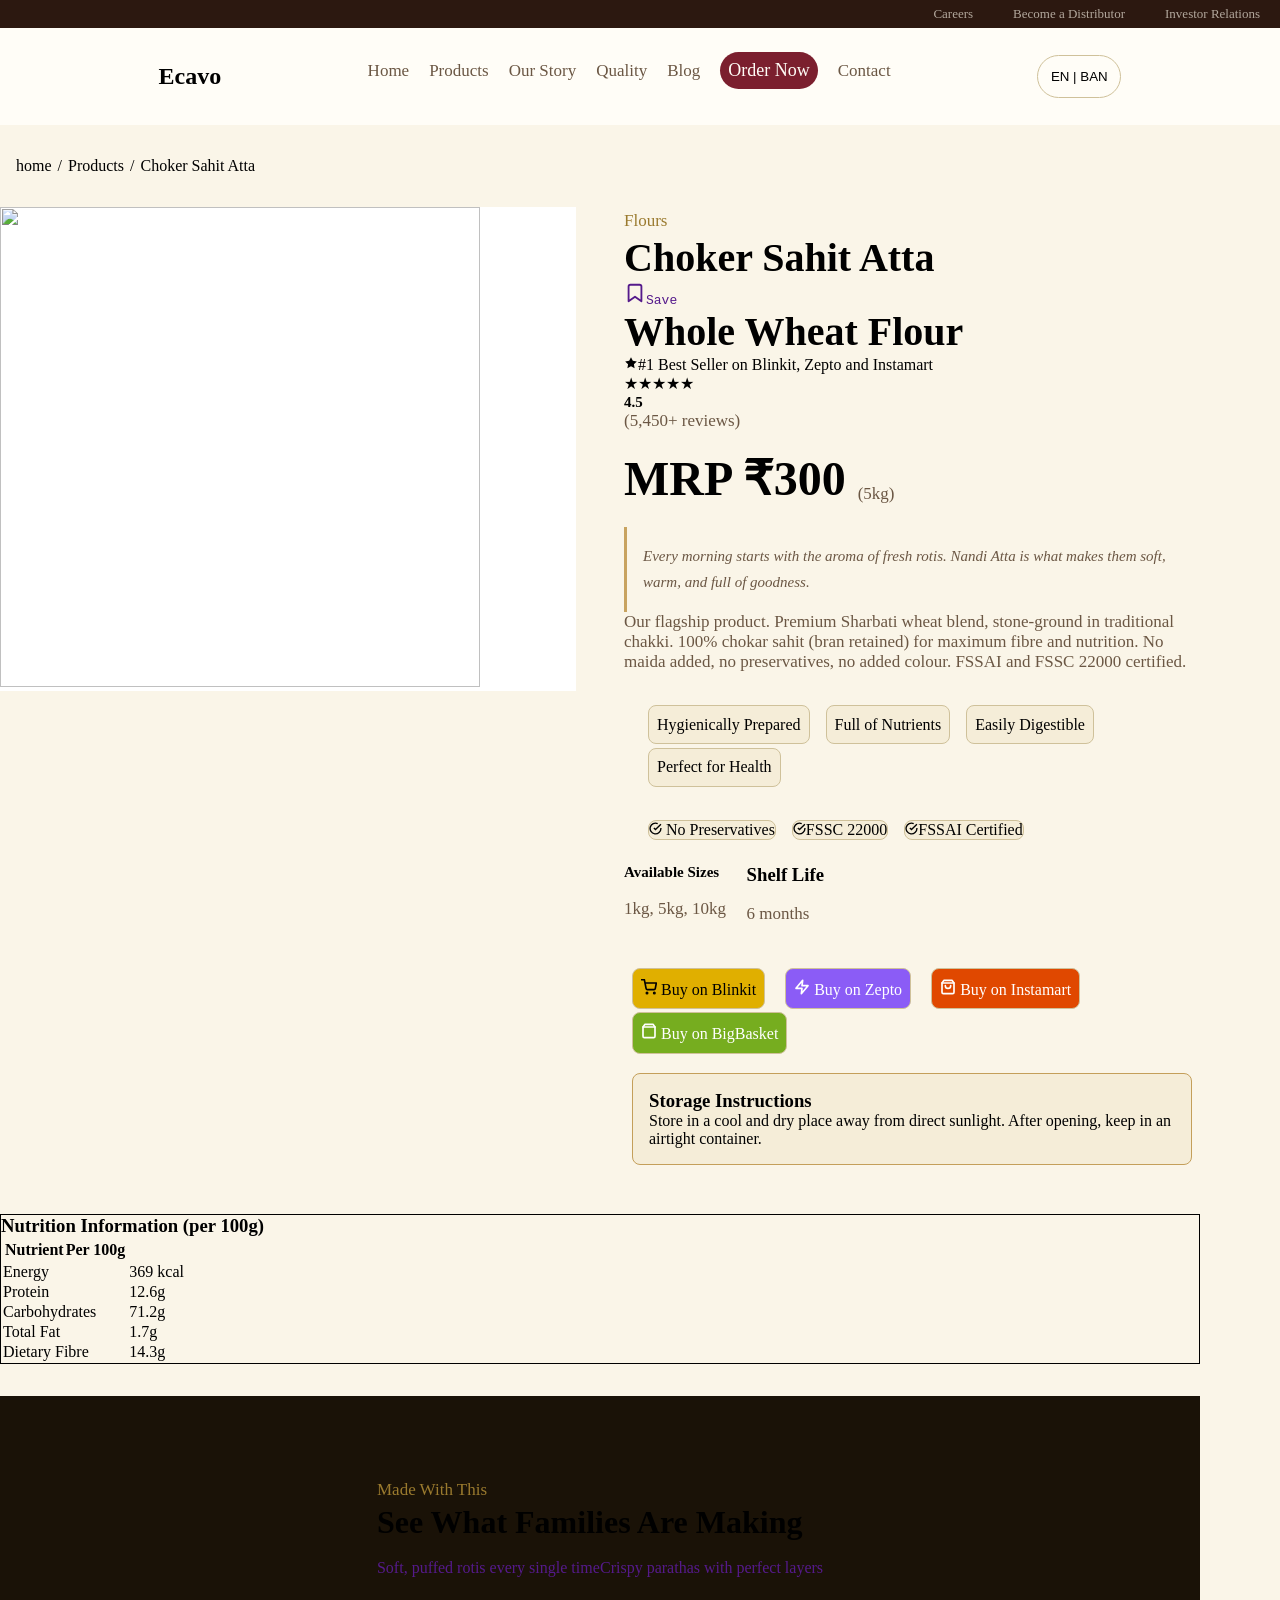
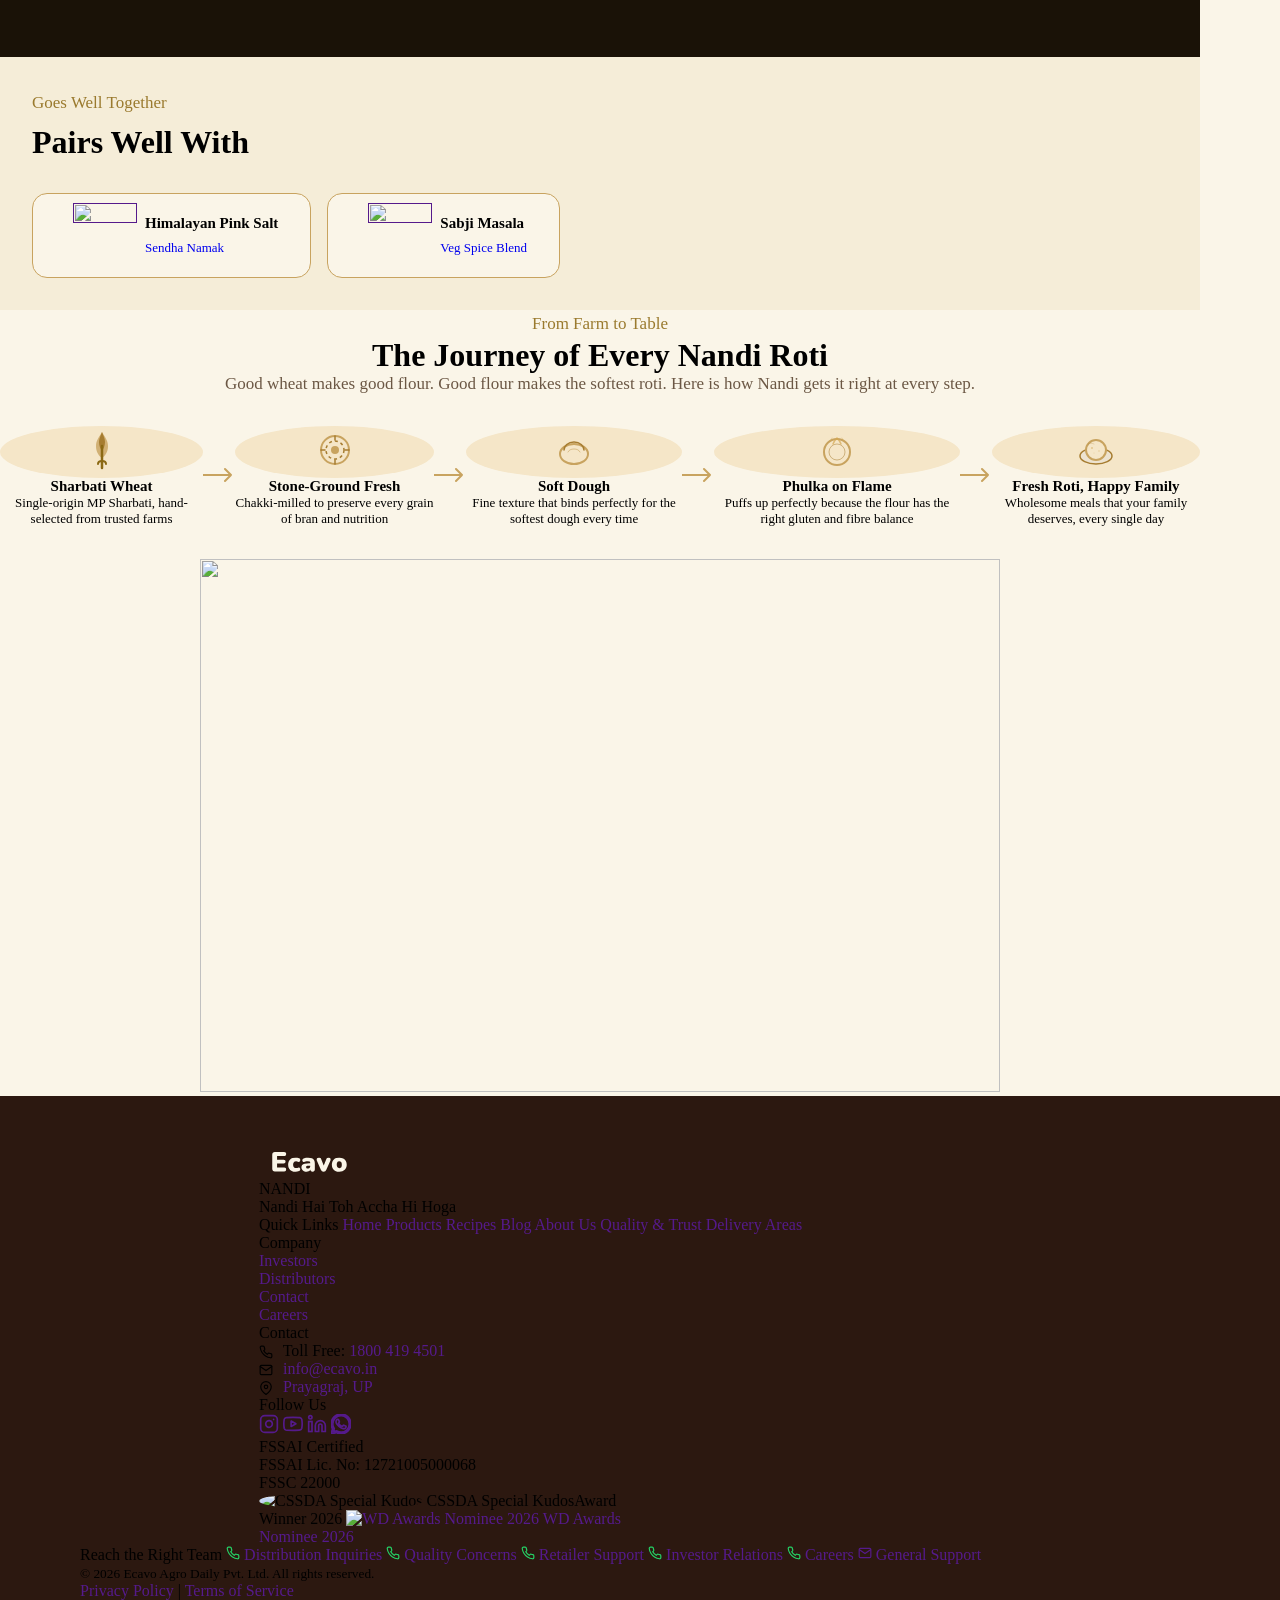
==== commit a5ce0432: "pro fix3" ====
--- a/Choker-Sahit-Atta.html
+++ b/Choker-Sahit-Atta.html
@@ -198,8 +198,8 @@
 </div>
 <div class="See-What-Familie-img-holder">
 
-  <a class="See-What-Familie-img-a" href=""> <img width: 600px; height: 400px; class="See-What-Familie-img"src="https://ecavo.in/food-rotis-premium.webp" alt=""><p>Soft, puffed rotis every single time</p> </a>
-<a class="See-What-Familie-img-a" href=""> <img width: width: 600px; height: 400px; class="See-What-Familie-img"src="https://ecavo.in/food-paratha-premium.webp" alt=""> <p>Crispy parathas with perfect layers</p></a>
+  <a class="See-What-Familie-img-a" href=""> <img width: 400px; height: 300px;  class="See-What-Familie-img"src="https://ecavo.in/food-rotis-premium.webp" alt=""><p>Soft, puffed rotis every single time</p> </a>
+<a class="See-What-Familie-img-a" href=""> <img  width: 400px; height: 300px; class="See-What-Familie-img"src="https://ecavo.in/food-paratha-premium.webp" alt=""> <p>Crispy parathas with perfect layers</p></a>
 </div>
   </div>
 </section>
@@ -242,7 +242,7 @@
 
 
   <div class="Journey-card">
-  <div > <svg width="48" height="48" viewBox="0 0 48 48" fill="none">
+  <div class="Journey-card-1"> <svg width="48" height="48" viewBox="0 0 48 48" fill="none">
               <path d="M24 6c-2 4-6 8-6 14 0 6 3 10 6 12 3-2 6-6 6-12 0-6-4-10-6-14z" fill="#C8A35F" opacity="0.8"></path>
               <path d="M24 6c-1 3-3 6-3 10s1.5 7 3 9c1.5-2 3-5 3-9s-2-7-3-10z" fill="#A67C30"></path>
               <line x1="24" y1="20" x2="24" y2="42" stroke="#8B6914" stroke-width="2.5" stroke-linecap="round"></line>
@@ -257,7 +257,7 @@
 
 
   <div class="Journey-card">
-  <div > <svg width="48" height="48" viewBox="0 0 48 48" fill="none">
+  <div class="Journey-card-2" > <svg width="48" height="48" viewBox="0 0 48 48" fill="none">
               <circle cx="24" cy="24" r="14" fill="#F5E6C8" stroke="#C8A35F" stroke-width="2"></circle>
               <circle cx="24" cy="24" r="9" fill="none" stroke="#A67C30" stroke-width="1.5" stroke-dasharray="3 3"></circle>
               <circle cx="24" cy="24" r="4" fill="#C8A35F"></circle>
@@ -273,7 +273,7 @@
           <svg width="32" height="16" viewBox="0 0 32 16" fill="none"><path d="M0 8h28m0 0l-6-6m6 6l-6 6" stroke="#C8A35F" stroke-width="2" stroke-linecap="round" stroke-linejoin="round"></path></svg>
         </div>
   <div class="Journey-card">
-  <div > <svg width="48" height="48" viewBox="0 0 48 48" fill="none">
+  <div class="Journey-card-3" > <svg width="48" height="48" viewBox="0 0 48 48" fill="none">
               <ellipse cx="24" cy="28" rx="14" ry="10" fill="#F5E6C8" stroke="#C8A35F" stroke-width="2"></ellipse>
               <path d="M14 24c0-4 4-8 10-8s10 4 10 8" fill="none" stroke="#A67C30" stroke-width="1.5" stroke-linecap="round"></path>
               <path d="M18 26c1-2 3-3 6-3s5 1 6 3" fill="none" stroke="#C8A35F" stroke-width="1" stroke-linecap="round" opacity="0.6"></path>
@@ -285,7 +285,7 @@
           <svg width="32" height="16" viewBox="0 0 32 16" fill="none"><path d="M0 8h28m0 0l-6-6m6 6l-6 6" stroke="#C8A35F" stroke-width="2" stroke-linecap="round" stroke-linejoin="round"></path></svg>
         </div>
   <div class="Journey-card">
-  <div > <svg width="48" height="48" viewBox="0 0 48 48" fill="none">
+  <div class="Journey-card-4"> <svg width="48" height="48" viewBox="0 0 48 48" fill="none">
               <circle cx="24" cy="26" r="13" fill="#F5E6C8" stroke="#C8A35F" stroke-width="2"></circle>
               <circle cx="24" cy="26" r="8" fill="none" stroke="#A67C30" stroke-width="1" opacity="0.5"></circle>
               <path d="M20 18c1-3 3-5 4-6 1 1 3 3 4 6" fill="none" stroke="#D4A853" stroke-width="1.5" stroke-linecap="round" opacity="0.7"></path>
@@ -299,7 +299,7 @@
           <svg width="32" height="16" viewBox="0 0 32 16" fill="none"><path d="M0 8h28m0 0l-6-6m6 6l-6 6" stroke="#C8A35F" stroke-width="2" stroke-linecap="round" stroke-linejoin="round"></path></svg>
         </div>
   <div class="Journey-card">
-  <div > <svg width="48" height="48" viewBox="0 0 48 48" fill="none">
+  <div class="Journey-card-5"> <svg width="48" height="48" viewBox="0 0 48 48" fill="none">
               <ellipse cx="24" cy="30" rx="16" ry="8" fill="#EDE3D0" stroke="#A67C30" stroke-width="1.5"></ellipse>
               <circle cx="24" cy="24" r="10" fill="#F5E6C8" stroke="#C8A35F" stroke-width="2"></circle>
               <circle cx="20" cy="22" r="1" fill="#D4A853" opacity="0.5"></circle>
--- a/style.css
+++ b/style.css
@@ -11,6 +11,10 @@
  
 
 /* nav section */
+body{
+
+	
+}
 .nav2nd{
 display: flex;
 justify-content: flex-end;
@@ -1539,13 +1543,14 @@
 
 
 .pro-main{
-max-width: 1200px;
-
+
+background-color: #FAF5E8;
+	max-width: 1200px;
+	justify-self: center;
 }
 
 .pro-body{
 	background-color: #FAF5E8;
-	max-width: 1200px;
 }
 
 .pro-nav{
@@ -1744,15 +1749,18 @@
 }
 
 .See-What-Families-img-a{
-	
+	display: flex;
+	justify-content: center;
+
 
 }
 .See-What-Families-img{
 width: 100%;
 border-radius: 16px;
 display: block;
-aspect-ratio: 1/4;
+/* aspect-ratio: 1/1; */
 object-fit: cover;
+overflow: hidden;
 
 
 
@@ -1820,6 +1828,52 @@
 
 }
 
+.Journey-{
+
+	padding:5rem 0;
+}
+
+.Journey-body{
+display: flex;
+justify-content: center;
+align-items: center;
+justify-items: center;
+flex-direction: column;
+text-align: center;
+
+
+}
+
+.Journey-card-holdr{
+display: flex;
+justify-content: center;
+align-items: center;
+padding: 2rem 0;
+
+}
+
+.Journey-card-holdr a{
+
+
+}
+.Journey-img{
+hborder-radius: 25px;
+
+}
+
+.Journey-card{
+
+
+}
+
+.Journey-card div{
+background-color: #F5E6C8;
+border-radius: 100%;
+/* display: block; */
+/* justify-content: center; */
+
+
+}
 
 
 
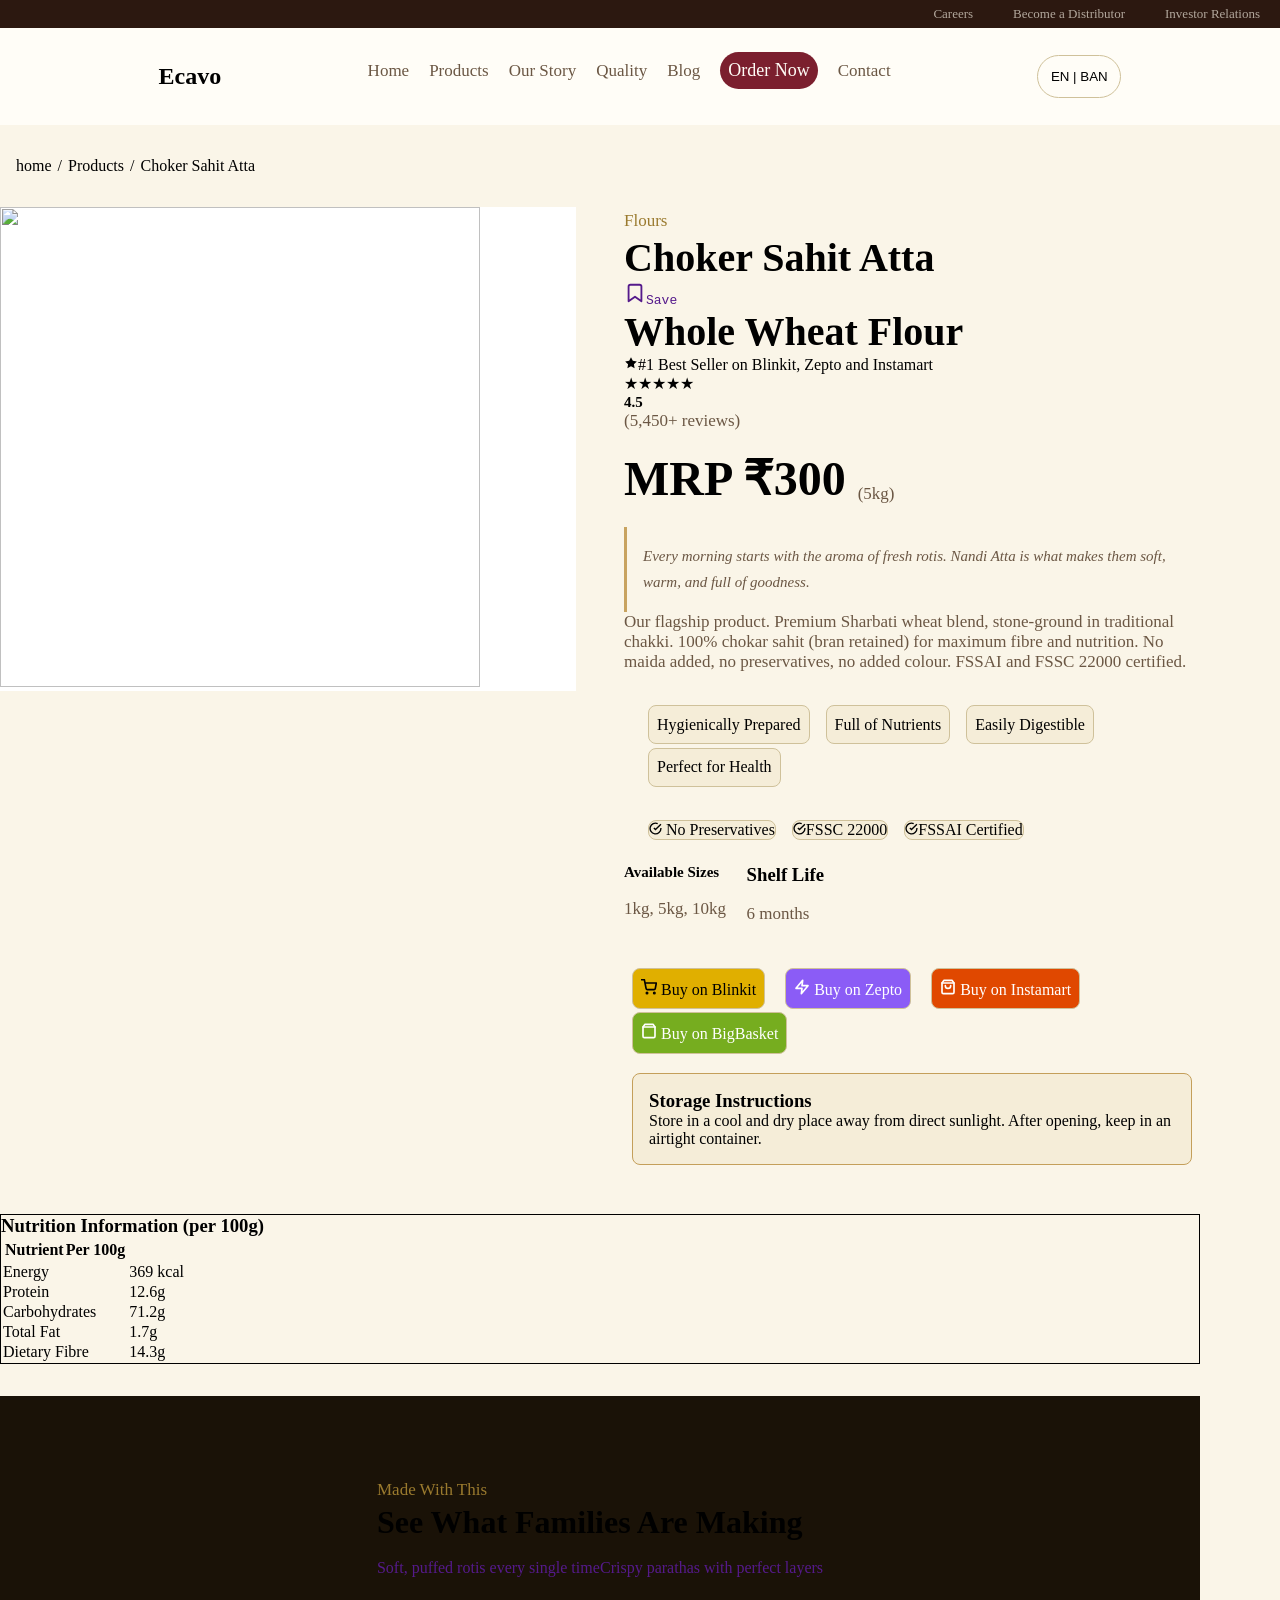
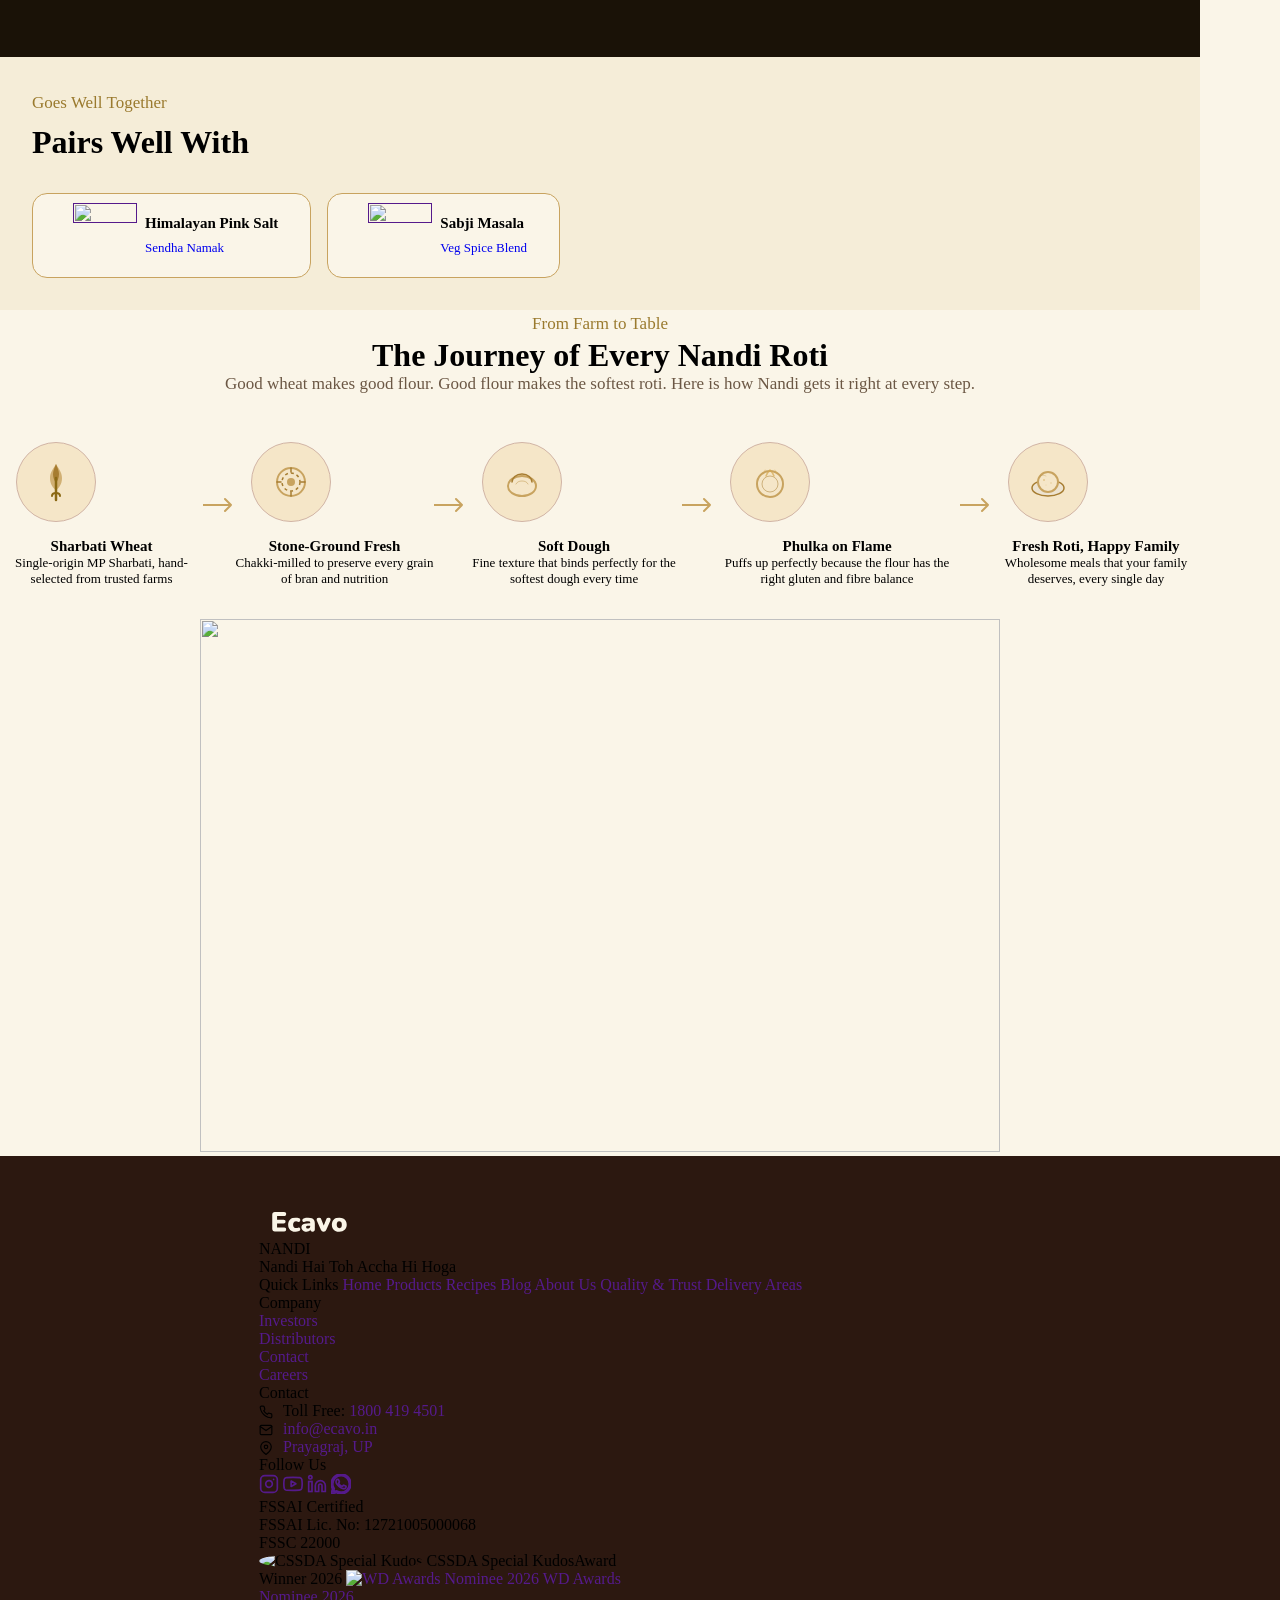
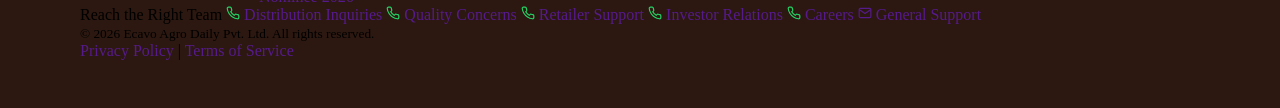
==== commit 5421ab88: "pro fix4" ====
--- a/Choker-Sahit-Atta.html
+++ b/Choker-Sahit-Atta.html
@@ -24,7 +24,7 @@
     <!-- pc nav section -->
     <nav class="navpc">
             <div class="logo-div">
-              <a class="logo" href="#">Ecavo</a>
+              <a class="logo" href="./index.html">Ecavo</a>
             </div>
             <div class="pcmenu">
                 <a href='#' class="pcmenu-items">Home</a>
--- a/style.css
+++ b/style.css
@@ -1868,9 +1868,18 @@
 
 .Journey-card div{
 background-color: #F5E6C8;
+padding:5px;
+margin: 1rem;
 border-radius: 100%;
-/* display: block; */
-/* justify-content: center; */
+height:5rem;
+width: 5rem;
+display: flex;
+justify-self: center;
+justify-content: center;
+align-items: center;
+border: #d1b4a5 1px solid;
+}
+.Journey-card svg{
 
 
 }
